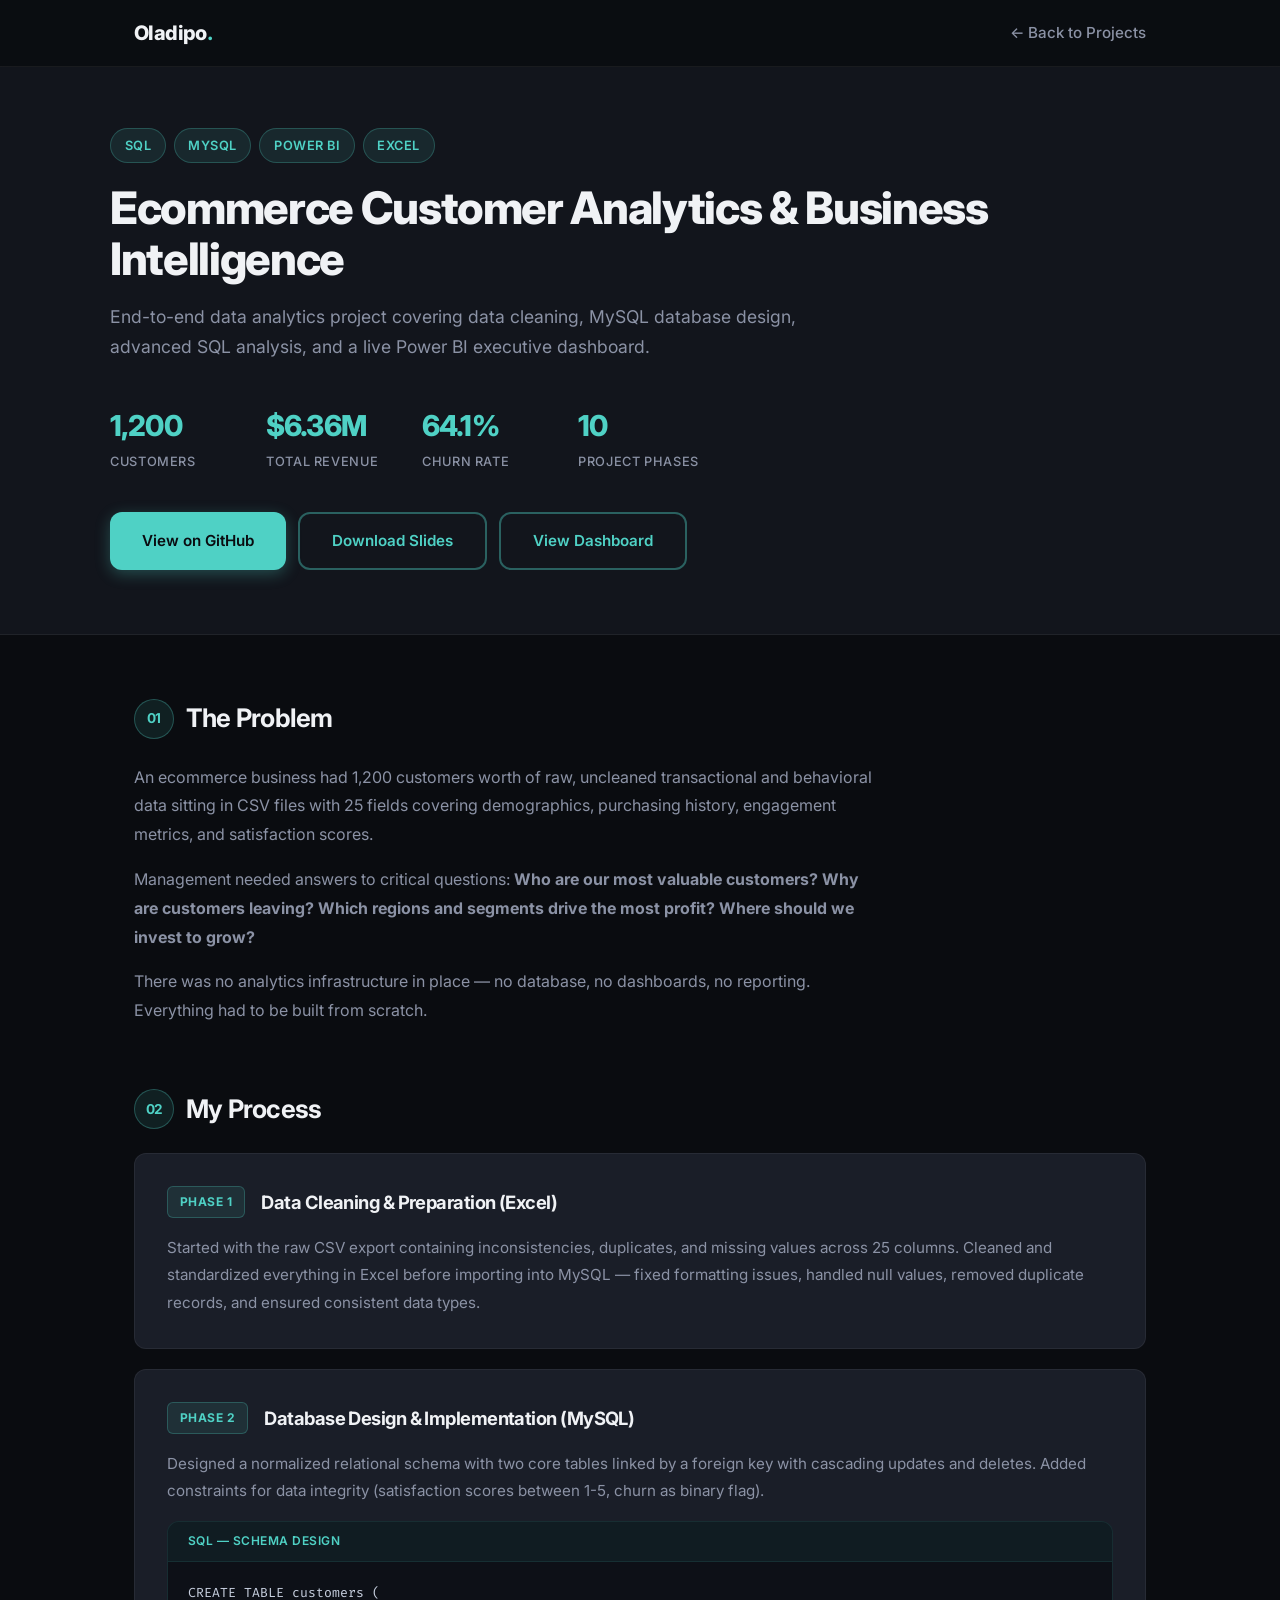
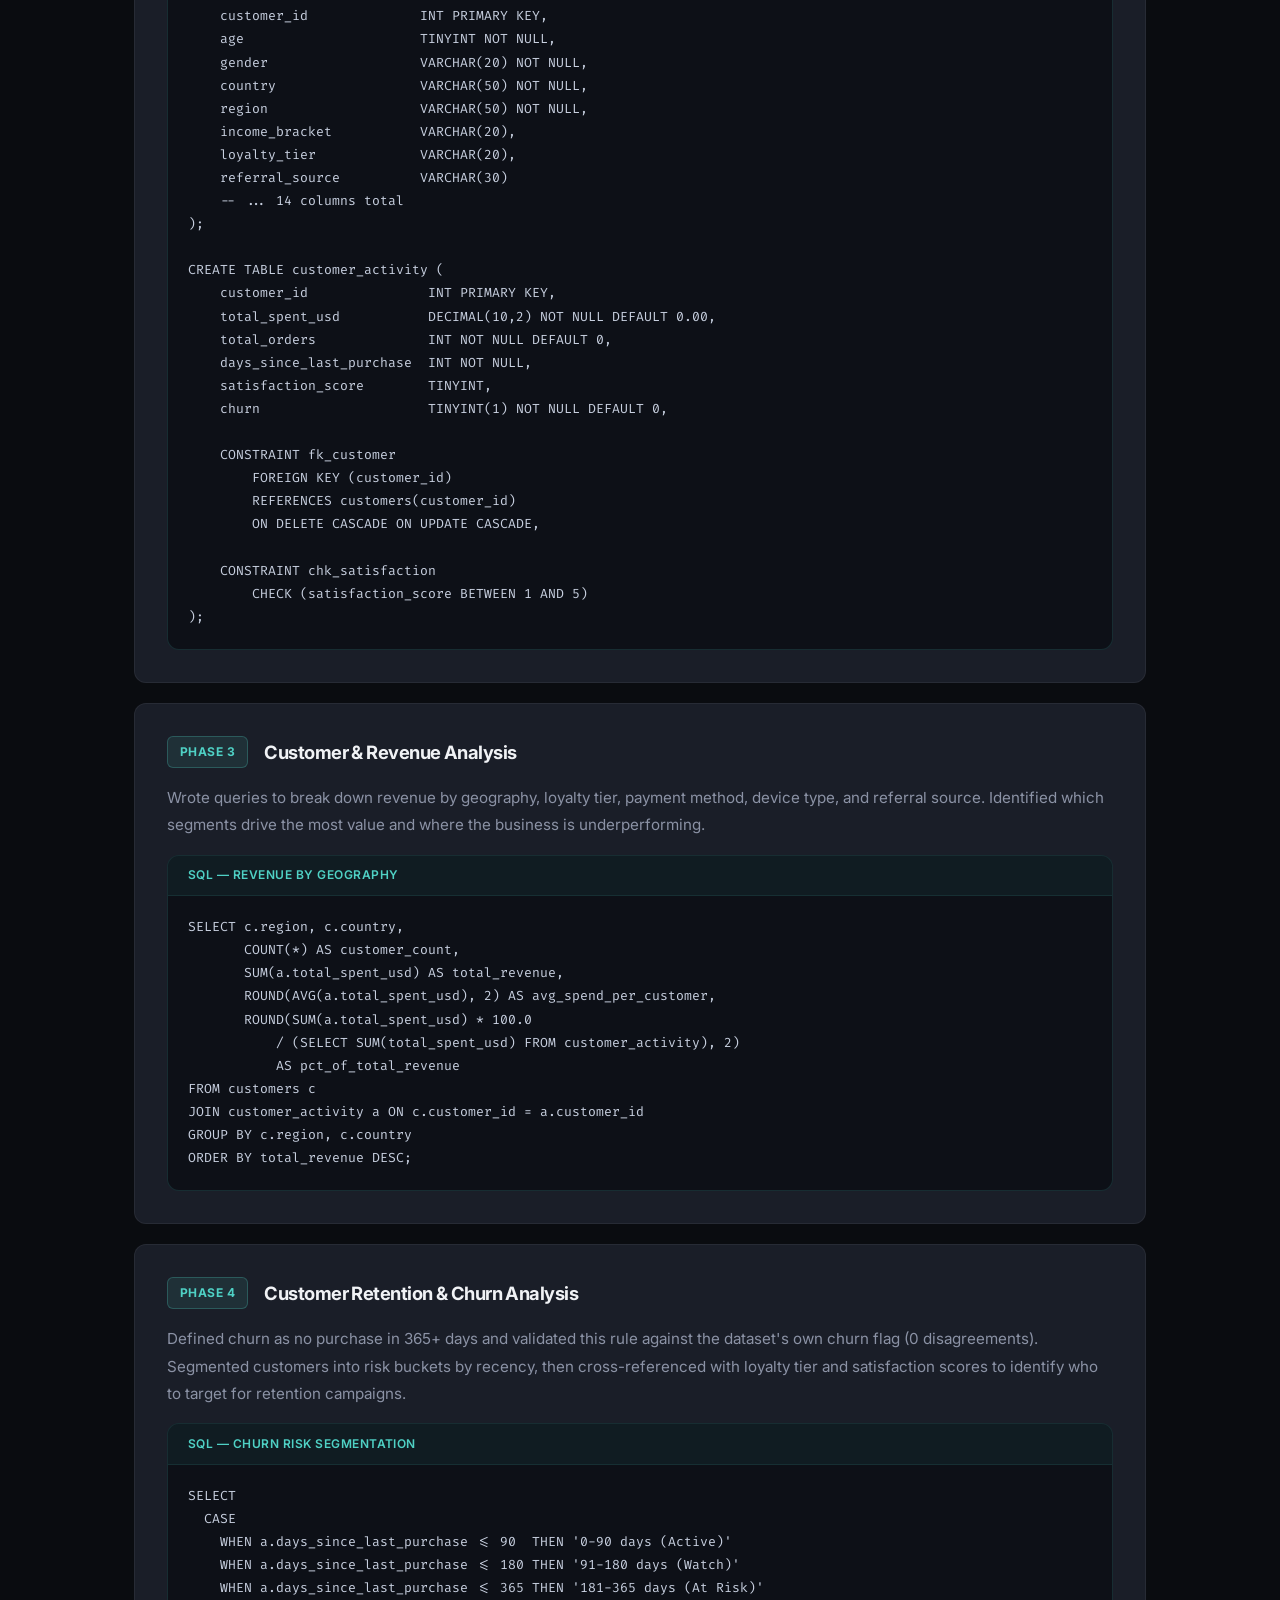
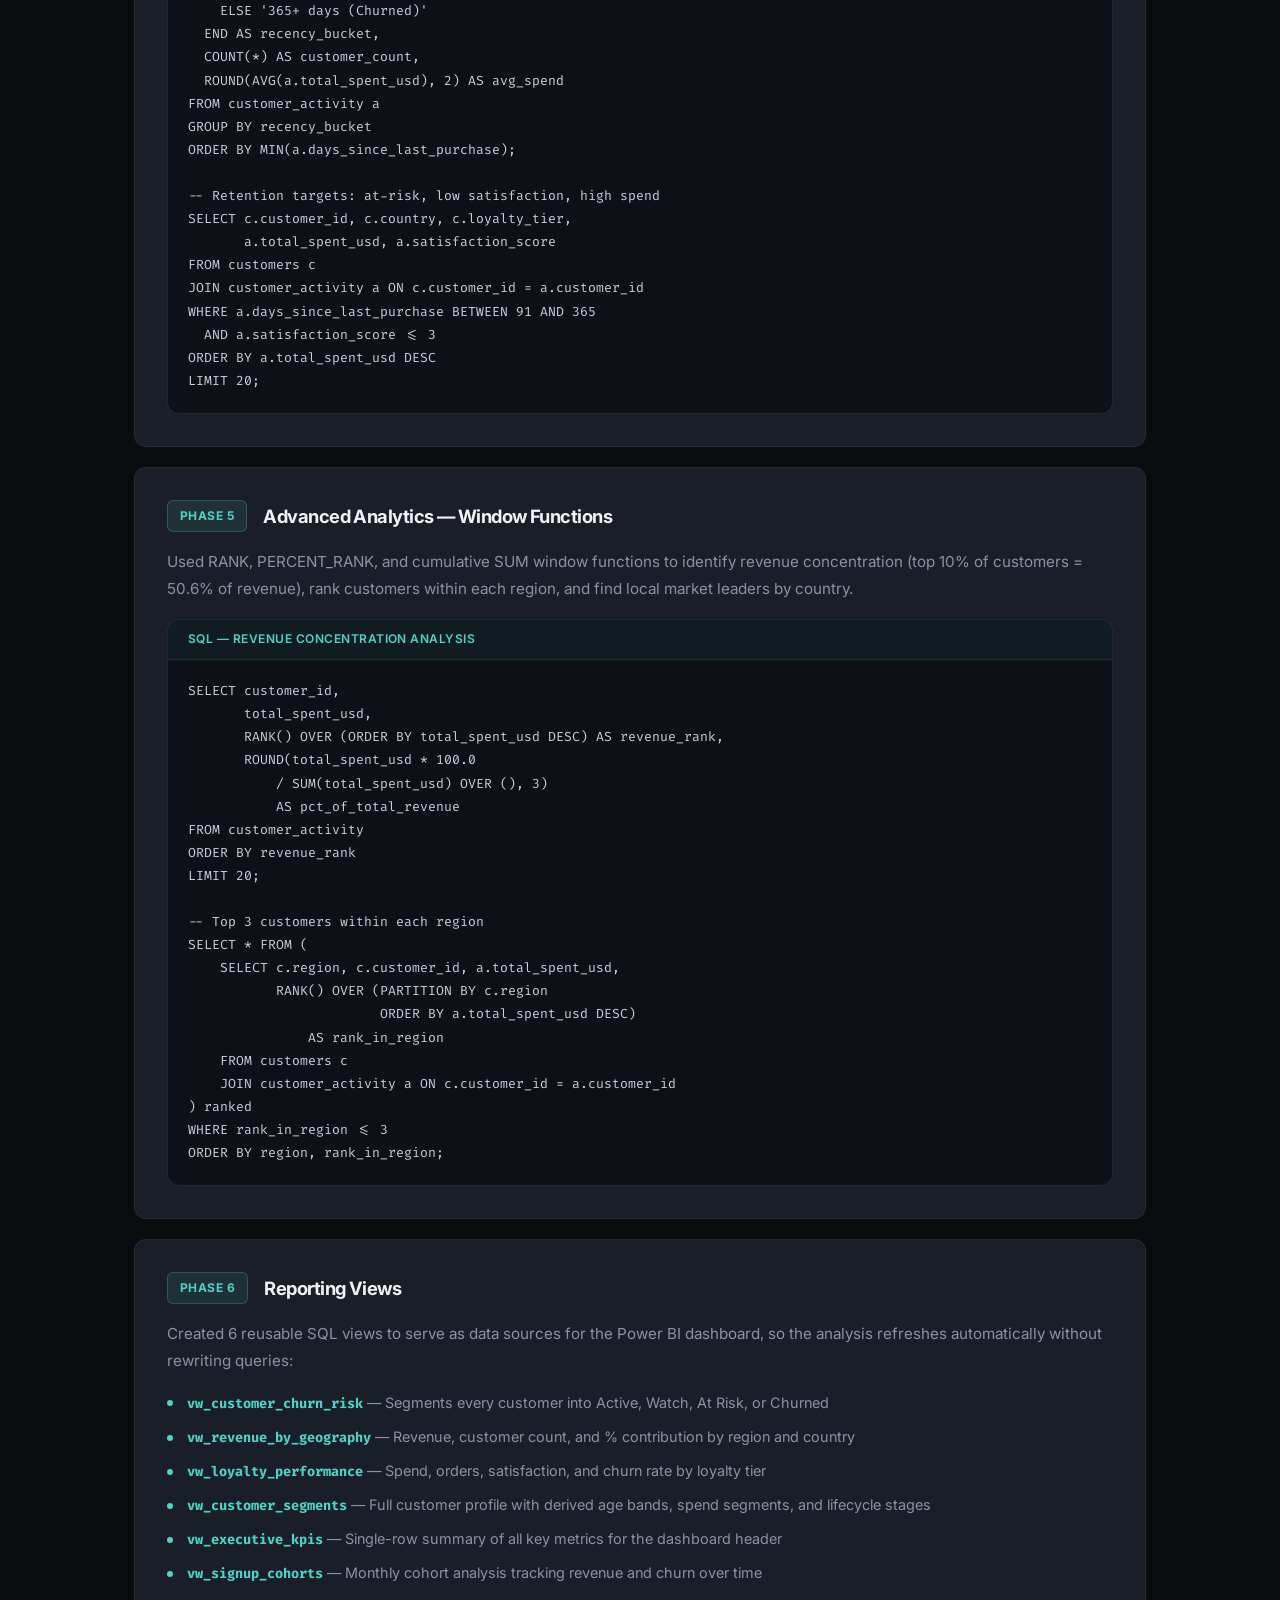
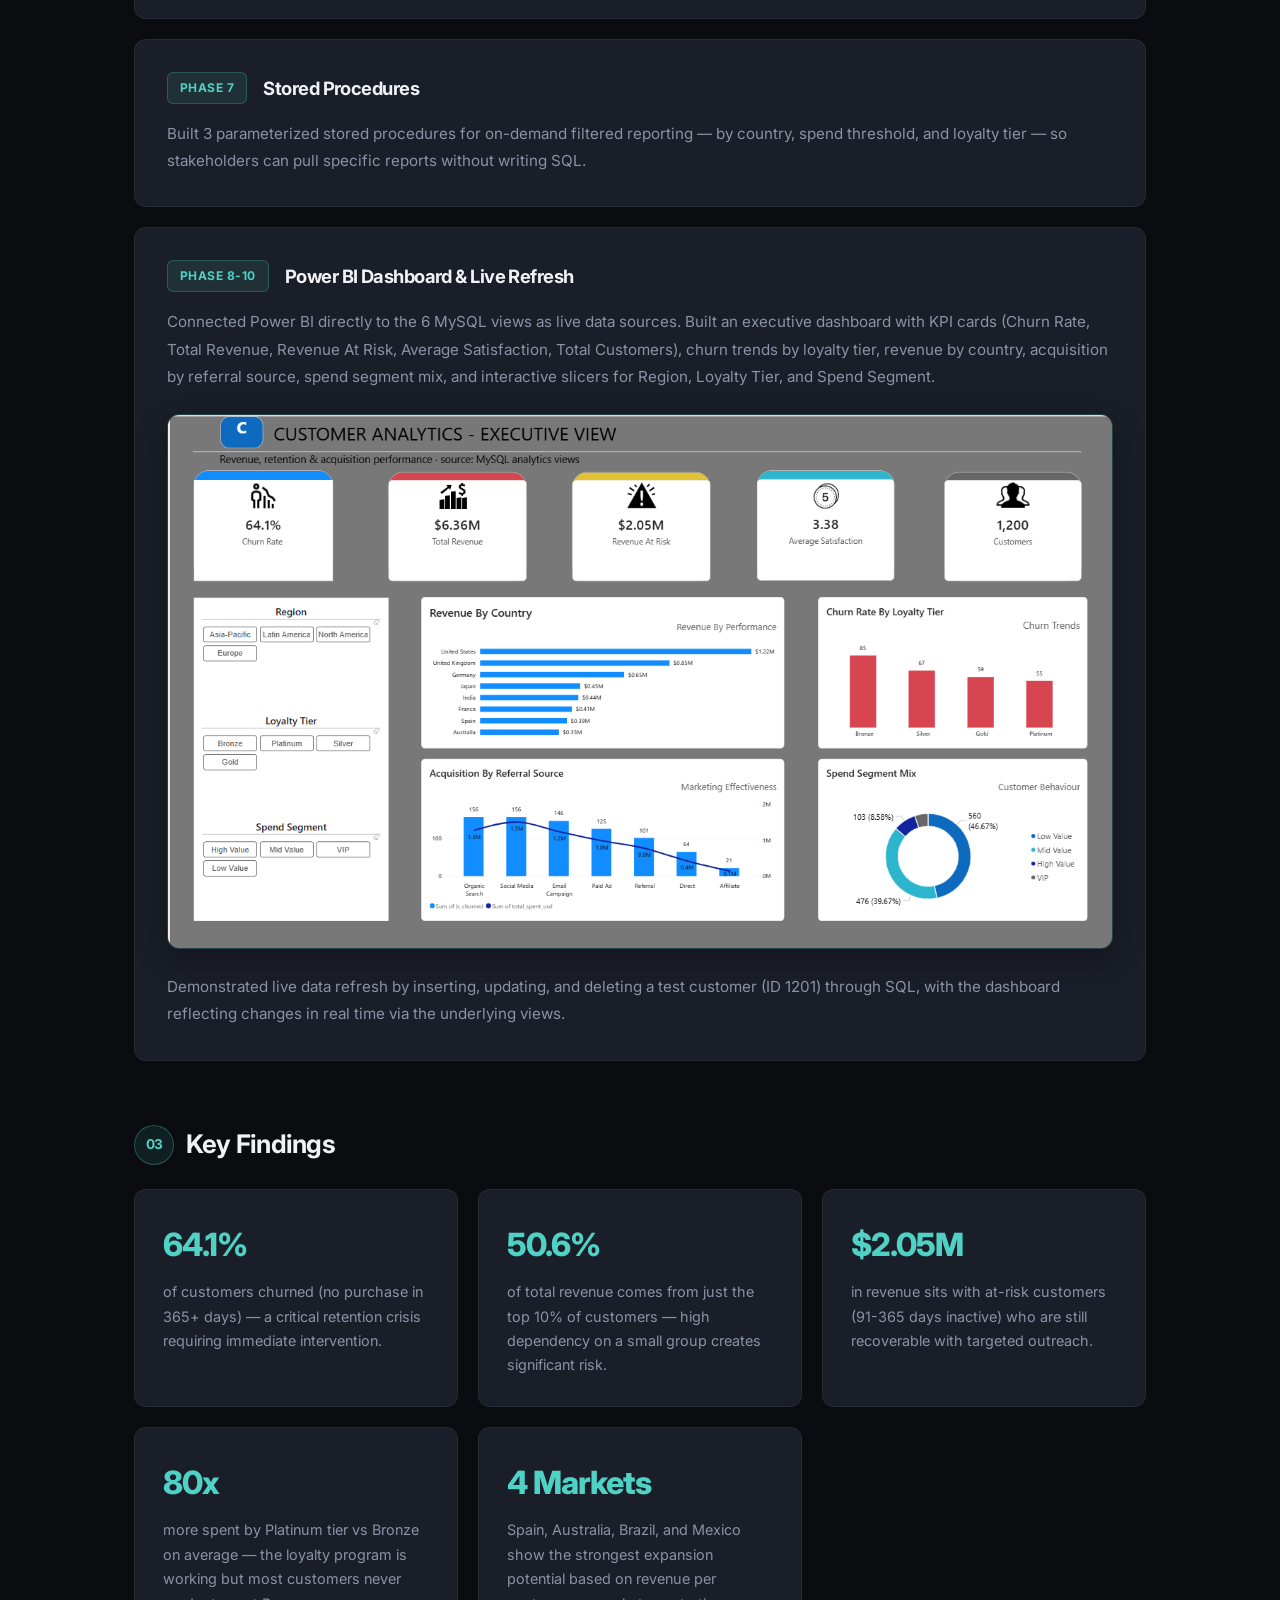
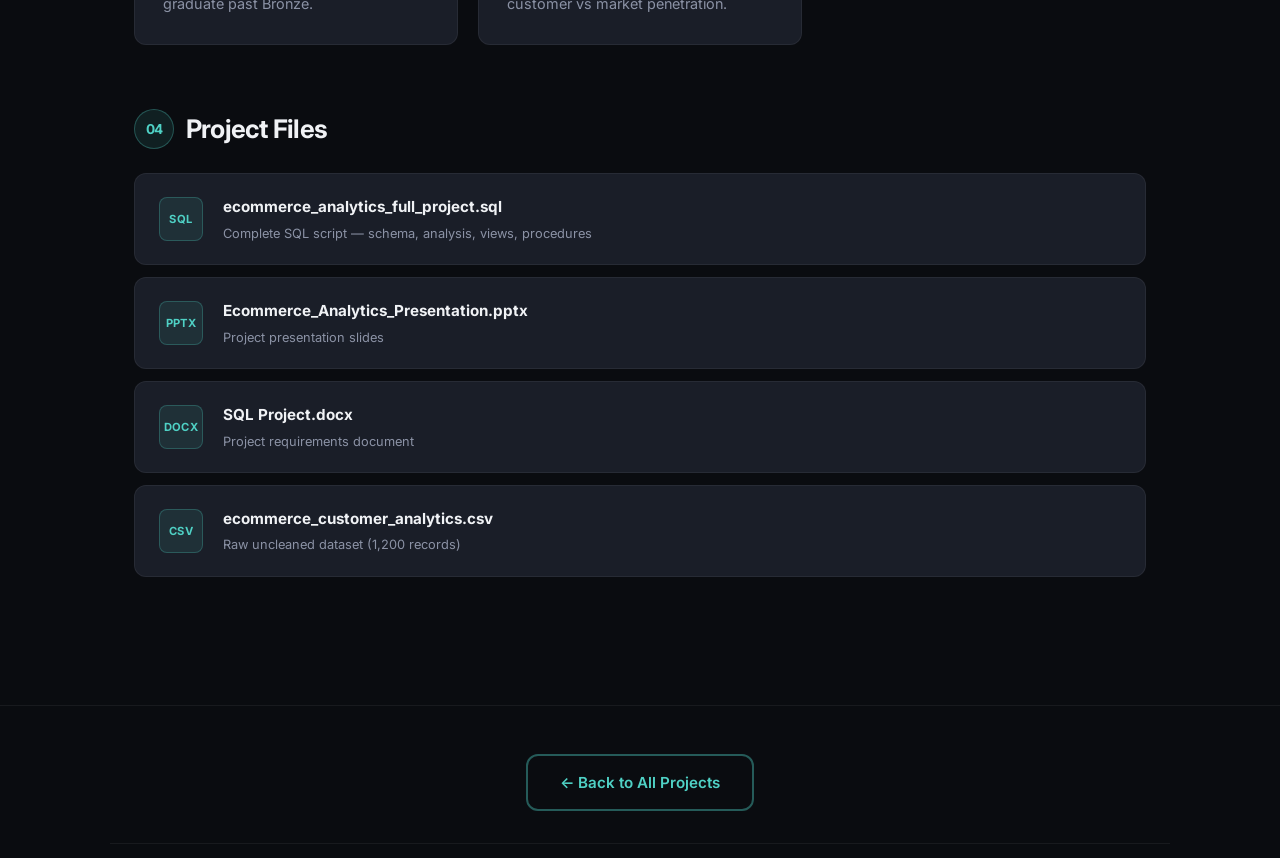
==== ecommerce-analytics.html @ cee6171e "Add dedicated case study page for SQL project with code snippets and file downloads" ====
<!DOCTYPE html>
<html lang="en">
<head>
  <meta charset="UTF-8" />
  <meta name="viewport" content="width=device-width, initial-scale=1.0" />
  <title>Ecommerce Customer Analytics | Oladipo Oluwatoni</title>
  <link rel="preconnect" href="https://fonts.googleapis.com" />
  <link rel="preconnect" href="https://fonts.gstatic.com" crossorigin />
  <link href="https://fonts.googleapis.com/css2?family=Inter:wght@400;500;600;700;800&family=Fira+Code:wght@400;500&display=swap" rel="stylesheet" />
  <link rel="stylesheet" href="style.css" />
  <link rel="stylesheet" href="project-page.css" />
  <!-- Google Analytics -->
  <script async src="https://www.googletagmanager.com/gtag/js?id=G-RXNLTXKJHW"></script>
  <script>
    window.dataLayer = window.dataLayer || [];
    function gtag(){dataLayer.push(arguments);}
    gtag('js', new Date());
    gtag('config', 'G-RXNLTXKJHW');
  </script>
</head>
<body>

  <!-- NAV -->
  <header class="navbar">
    <div class="nav-inner">
      <a href="index.html" class="logo">Oladipo<span class="logo-dot">.</span></a>
      <nav>
        <a href="index.html#projects">&larr; Back to Projects</a>
      </nav>
    </div>
  </header>

  <!-- PROJECT HERO -->
  <section class="project-hero">
    <div class="project-hero-inner">
      <div class="project-hero-badges">
        <span class="badge">SQL</span>
        <span class="badge">MySQL</span>
        <span class="badge">Power BI</span>
        <span class="badge">Excel</span>
      </div>
      <h1>Ecommerce Customer Analytics &amp; Business Intelligence</h1>
      <p class="project-hero-sub">End-to-end data analytics project covering data cleaning, MySQL database design, advanced SQL analysis, and a live Power BI executive dashboard.</p>
      <div class="project-hero-stats">
        <div class="stat">
          <span class="stat-value">1,200</span>
          <span class="stat-label">Customers</span>
        </div>
        <div class="stat">
          <span class="stat-value">$6.36M</span>
          <span class="stat-label">Total Revenue</span>
        </div>
        <div class="stat">
          <span class="stat-value">64.1%</span>
          <span class="stat-label">Churn Rate</span>
        </div>
        <div class="stat">
          <span class="stat-value">10</span>
          <span class="stat-label">Project Phases</span>
        </div>
      </div>
      <div class="project-hero-links">
        <a href="https://github.com/Toni-Oladipo-Analyst/SQL-PROJECT/tree/main" target="_blank" class="btn btn-primary">View on GitHub</a>
        <a href="https://github.com/Toni-Oladipo-Analyst/SQL-PROJECT/raw/main/Ecommerce_Analytics_Presentation.pptx" target="_blank" class="btn btn-ghost">Download Slides</a>
        <a href="images/powerbi-dashboard.png" target="_blank" class="btn btn-ghost">View Dashboard</a>
      </div>
    </div>
  </section>

  <!-- MAIN CONTENT -->
  <main class="project-content">

    <!-- THE PROBLEM -->
    <section class="content-section">
      <h2><span class="section-num">01</span> The Problem</h2>
      <p>An ecommerce business had 1,200 customers worth of raw, uncleaned transactional and behavioral data sitting in CSV files with 25 fields covering demographics, purchasing history, engagement metrics, and satisfaction scores.</p>
      <p>Management needed answers to critical questions: <strong>Who are our most valuable customers? Why are customers leaving? Which regions and segments drive the most profit? Where should we invest to grow?</strong></p>
      <p>There was no analytics infrastructure in place &mdash; no database, no dashboards, no reporting. Everything had to be built from scratch.</p>
    </section>

    <!-- THE PROCESS -->
    <section class="content-section">
      <h2><span class="section-num">02</span> My Process</h2>

      <div class="phase">
        <div class="phase-header">
          <span class="phase-tag">Phase 1</span>
          <h3>Data Cleaning &amp; Preparation (Excel)</h3>
        </div>
        <p>Started with the raw CSV export containing inconsistencies, duplicates, and missing values across 25 columns. Cleaned and standardized everything in Excel before importing into MySQL &mdash; fixed formatting issues, handled null values, removed duplicate records, and ensured consistent data types.</p>
      </div>

      <div class="phase">
        <div class="phase-header">
          <span class="phase-tag">Phase 2</span>
          <h3>Database Design &amp; Implementation (MySQL)</h3>
        </div>
        <p>Designed a normalized relational schema with two core tables linked by a foreign key with cascading updates and deletes. Added constraints for data integrity (satisfaction scores between 1-5, churn as binary flag).</p>
        <div class="code-block">
          <div class="code-header">
            <span>SQL &mdash; Schema Design</span>
          </div>
<pre><code>CREATE TABLE customers (
    customer_id              INT PRIMARY KEY,
    age                      TINYINT NOT NULL,
    gender                   VARCHAR(20) NOT NULL,
    country                  VARCHAR(50) NOT NULL,
    region                   VARCHAR(50) NOT NULL,
    income_bracket           VARCHAR(20),
    loyalty_tier             VARCHAR(20),
    referral_source          VARCHAR(30)
    -- ... 14 columns total
);

CREATE TABLE customer_activity (
    customer_id               INT PRIMARY KEY,
    total_spent_usd           DECIMAL(10,2) NOT NULL DEFAULT 0.00,
    total_orders              INT NOT NULL DEFAULT 0,
    days_since_last_purchase  INT NOT NULL,
    satisfaction_score        TINYINT,
    churn                     TINYINT(1) NOT NULL DEFAULT 0,

    CONSTRAINT fk_customer
        FOREIGN KEY (customer_id)
        REFERENCES customers(customer_id)
        ON DELETE CASCADE ON UPDATE CASCADE,

    CONSTRAINT chk_satisfaction
        CHECK (satisfaction_score BETWEEN 1 AND 5)
);</code></pre>
        </div>
      </div>

      <div class="phase">
        <div class="phase-header">
          <span class="phase-tag">Phase 3</span>
          <h3>Customer &amp; Revenue Analysis</h3>
        </div>
        <p>Wrote queries to break down revenue by geography, loyalty tier, payment method, device type, and referral source. Identified which segments drive the most value and where the business is underperforming.</p>
        <div class="code-block">
          <div class="code-header">
            <span>SQL &mdash; Revenue by Geography</span>
          </div>
<pre><code>SELECT c.region, c.country,
       COUNT(*) AS customer_count,
       SUM(a.total_spent_usd) AS total_revenue,
       ROUND(AVG(a.total_spent_usd), 2) AS avg_spend_per_customer,
       ROUND(SUM(a.total_spent_usd) * 100.0
           / (SELECT SUM(total_spent_usd) FROM customer_activity), 2)
           AS pct_of_total_revenue
FROM customers c
JOIN customer_activity a ON c.customer_id = a.customer_id
GROUP BY c.region, c.country
ORDER BY total_revenue DESC;</code></pre>
        </div>
      </div>

      <div class="phase">
        <div class="phase-header">
          <span class="phase-tag">Phase 4</span>
          <h3>Customer Retention &amp; Churn Analysis</h3>
        </div>
        <p>Defined churn as no purchase in 365+ days and validated this rule against the dataset's own churn flag (0 disagreements). Segmented customers into risk buckets by recency, then cross-referenced with loyalty tier and satisfaction scores to identify who to target for retention campaigns.</p>
        <div class="code-block">
          <div class="code-header">
            <span>SQL &mdash; Churn Risk Segmentation</span>
          </div>
<pre><code>SELECT
  CASE
    WHEN a.days_since_last_purchase &lt;= 90  THEN '0-90 days (Active)'
    WHEN a.days_since_last_purchase &lt;= 180 THEN '91-180 days (Watch)'
    WHEN a.days_since_last_purchase &lt;= 365 THEN '181-365 days (At Risk)'
    ELSE '365+ days (Churned)'
  END AS recency_bucket,
  COUNT(*) AS customer_count,
  ROUND(AVG(a.total_spent_usd), 2) AS avg_spend
FROM customer_activity a
GROUP BY recency_bucket
ORDER BY MIN(a.days_since_last_purchase);

-- Retention targets: at-risk, low satisfaction, high spend
SELECT c.customer_id, c.country, c.loyalty_tier,
       a.total_spent_usd, a.satisfaction_score
FROM customers c
JOIN customer_activity a ON c.customer_id = a.customer_id
WHERE a.days_since_last_purchase BETWEEN 91 AND 365
  AND a.satisfaction_score &lt;= 3
ORDER BY a.total_spent_usd DESC
LIMIT 20;</code></pre>
        </div>
      </div>

      <div class="phase">
        <div class="phase-header">
          <span class="phase-tag">Phase 5</span>
          <h3>Advanced Analytics &mdash; Window Functions</h3>
        </div>
        <p>Used RANK, PERCENT_RANK, and cumulative SUM window functions to identify revenue concentration (top 10% of customers = 50.6% of revenue), rank customers within each region, and find local market leaders by country.</p>
        <div class="code-block">
          <div class="code-header">
            <span>SQL &mdash; Revenue Concentration Analysis</span>
          </div>
<pre><code>SELECT customer_id,
       total_spent_usd,
       RANK() OVER (ORDER BY total_spent_usd DESC) AS revenue_rank,
       ROUND(total_spent_usd * 100.0
           / SUM(total_spent_usd) OVER (), 3)
           AS pct_of_total_revenue
FROM customer_activity
ORDER BY revenue_rank
LIMIT 20;

-- Top 3 customers within each region
SELECT * FROM (
    SELECT c.region, c.customer_id, a.total_spent_usd,
           RANK() OVER (PARTITION BY c.region
                        ORDER BY a.total_spent_usd DESC)
               AS rank_in_region
    FROM customers c
    JOIN customer_activity a ON c.customer_id = a.customer_id
) ranked
WHERE rank_in_region &lt;= 3
ORDER BY region, rank_in_region;</code></pre>
        </div>
      </div>

      <div class="phase">
        <div class="phase-header">
          <span class="phase-tag">Phase 6</span>
          <h3>Reporting Views</h3>
        </div>
        <p>Created 6 reusable SQL views to serve as data sources for the Power BI dashboard, so the analysis refreshes automatically without rewriting queries:</p>
        <ul class="view-list">
          <li><strong>vw_customer_churn_risk</strong> &mdash; Segments every customer into Active, Watch, At Risk, or Churned</li>
          <li><strong>vw_revenue_by_geography</strong> &mdash; Revenue, customer count, and % contribution by region and country</li>
          <li><strong>vw_loyalty_performance</strong> &mdash; Spend, orders, satisfaction, and churn rate by loyalty tier</li>
          <li><strong>vw_customer_segments</strong> &mdash; Full customer profile with derived age bands, spend segments, and lifecycle stages</li>
          <li><strong>vw_executive_kpis</strong> &mdash; Single-row summary of all key metrics for the dashboard header</li>
          <li><strong>vw_signup_cohorts</strong> &mdash; Monthly cohort analysis tracking revenue and churn over time</li>
        </ul>
      </div>

      <div class="phase">
        <div class="phase-header">
          <span class="phase-tag">Phase 7</span>
          <h3>Stored Procedures</h3>
        </div>
        <p>Built 3 parameterized stored procedures for on-demand filtered reporting &mdash; by country, spend threshold, and loyalty tier &mdash; so stakeholders can pull specific reports without writing SQL.</p>
      </div>

      <div class="phase">
        <div class="phase-header">
          <span class="phase-tag">Phase 8-10</span>
          <h3>Power BI Dashboard &amp; Live Refresh</h3>
        </div>
        <p>Connected Power BI directly to the 6 MySQL views as live data sources. Built an executive dashboard with KPI cards (Churn Rate, Total Revenue, Revenue At Risk, Average Satisfaction, Total Customers), churn trends by loyalty tier, revenue by country, acquisition by referral source, spend segment mix, and interactive slicers for Region, Loyalty Tier, and Spend Segment.</p>
        <div class="dashboard-preview">
          <img src="images/powerbi-dashboard.png" alt="Power BI Executive Dashboard" />
        </div>
        <p>Demonstrated live data refresh by inserting, updating, and deleting a test customer (ID 1201) through SQL, with the dashboard reflecting changes in real time via the underlying views.</p>
      </div>
    </section>

    <!-- KEY FINDINGS -->
    <section class="content-section">
      <h2><span class="section-num">03</span> Key Findings</h2>
      <div class="findings-grid">
        <div class="finding-card">
          <span class="finding-stat">64.1%</span>
          <p>of customers churned (no purchase in 365+ days) &mdash; a critical retention crisis requiring immediate intervention.</p>
        </div>
        <div class="finding-card">
          <span class="finding-stat">50.6%</span>
          <p>of total revenue comes from just the top 10% of customers &mdash; high dependency on a small group creates significant risk.</p>
        </div>
        <div class="finding-card">
          <span class="finding-stat">$2.05M</span>
          <p>in revenue sits with at-risk customers (91-365 days inactive) who are still recoverable with targeted outreach.</p>
        </div>
        <div class="finding-card">
          <span class="finding-stat">80x</span>
          <p>more spent by Platinum tier vs Bronze on average &mdash; the loyalty program is working but most customers never graduate past Bronze.</p>
        </div>
        <div class="finding-card">
          <span class="finding-stat">4 Markets</span>
          <p>Spain, Australia, Brazil, and Mexico show the strongest expansion potential based on revenue per customer vs market penetration.</p>
        </div>
      </div>
    </section>

    <!-- FILES & RESOURCES -->
    <section class="content-section">
      <h2><span class="section-num">04</span> Project Files</h2>
      <div class="file-list">
        <a href="https://github.com/Toni-Oladipo-Analyst/SQL-PROJECT/blob/main/ecommerce_analytics_full_project.sql" target="_blank" class="file-item">
          <div class="file-icon">SQL</div>
          <div>
            <strong>ecommerce_analytics_full_project.sql</strong>
            <p>Complete SQL script &mdash; schema, analysis, views, procedures</p>
          </div>
        </a>
        <a href="https://github.com/Toni-Oladipo-Analyst/SQL-PROJECT/raw/main/Ecommerce_Analytics_Presentation.pptx" target="_blank" class="file-item">
          <div class="file-icon">PPTX</div>
          <div>
            <strong>Ecommerce_Analytics_Presentation.pptx</strong>
            <p>Project presentation slides</p>
          </div>
        </a>
        <a href="https://github.com/Toni-Oladipo-Analyst/SQL-PROJECT/raw/main/SQL%20Project%20.docx" target="_blank" class="file-item">
          <div class="file-icon">DOCX</div>
          <div>
            <strong>SQL Project.docx</strong>
            <p>Project requirements document</p>
          </div>
        </a>
        <a href="https://github.com/Toni-Oladipo-Analyst/SQL-PROJECT/blob/main/ecommerce_customer_analytics.csv" target="_blank" class="file-item">
          <div class="file-icon">CSV</div>
          <div>
            <strong>ecommerce_customer_analytics.csv</strong>
            <p>Raw uncleaned dataset (1,200 records)</p>
          </div>
        </a>
      </div>
    </section>

  </main>

  <footer class="project-footer">
    <a href="index.html#projects" class="btn btn-ghost">&larr; Back to All Projects</a>
    <p class="copyright">&copy; 2026 Oladipo Oluwatoni. All rights reserved.</p>
  </footer>

  <script>
    const observer = new IntersectionObserver((entries) => {
      entries.forEach((entry) => {
        if (entry.isIntersecting) entry.target.classList.add("revealed");
      });
    }, { threshold: 0.1 });
    document.querySelectorAll(".content-section, .phase, .finding-card, .file-item").forEach((el) => {
      el.classList.add("reveal");
      observer.observe(el);
    });
  </script>

</body>
</html>
---- style.css ----
:root {
  --bg: #0a0c10;
  --bg-alt: #12151c;
  --card: #1a1e28;
  --card-border: rgba(255, 255, 255, 0.06);
  --text: #f0f2f5;
  --text-muted: #8b92a5;
  --accent: #4fd1c5;
  --accent-dark: #38b2ac;
  --accent-glow: rgba(79, 209, 197, 0.15);
  --radius: 12px;
  --max-width: 1060px;
}

* {
  box-sizing: border-box;
  margin: 0;
  padding: 0;
}

html {
  scroll-behavior: smooth;
}

body {
  font-family: "Inter", "Segoe UI", Roboto, sans-serif;
  background: var(--bg);
  color: var(--text);
  line-height: 1.7;
  overflow-x: hidden;
}

a {
  color: var(--accent);
  text-decoration: none;
  transition: color 0.2s ease;
}

a:hover {
  color: var(--accent-dark);
}

h1, h2, h3, h4 {
  font-weight: 700;
  letter-spacing: -0.03em;
  line-height: 1.2;
}

.section-inner {
  max-width: var(--max-width);
  margin: 0 auto;
  padding: 0 1.5rem;
}

/* SCROLL REVEAL */
.reveal {
  opacity: 0;
  transform: translateY(30px);
  transition: opacity 0.7s ease, transform 0.7s ease;
}

.reveal.revealed {
  opacity: 1;
  transform: translateY(0);
}

/* NAVBAR */
.navbar {
  position: fixed;
  top: 0;
  left: 0;
  right: 0;
  z-index: 100;
  background: rgba(10, 12, 16, 0.85);
  backdrop-filter: blur(12px);
  border-bottom: 1px solid var(--card-border);
}

.nav-inner {
  max-width: var(--max-width);
  margin: 0 auto;
  padding: 1rem 1.5rem;
  display: flex;
  justify-content: space-between;
  align-items: center;
}

.logo {
  font-weight: 800;
  font-size: 1.25rem;
  color: var(--text);
  letter-spacing: -0.03em;
}

.logo-dot {
  color: var(--accent);
}

.navbar nav a {
  margin-left: 2rem;
  color: var(--text-muted);
  font-weight: 500;
  font-size: 0.95rem;
  transition: color 0.2s ease;
  position: relative;
}

.navbar nav a::after {
  content: "";
  position: absolute;
  bottom: -4px;
  left: 0;
  width: 0;
  height: 2px;
  background: var(--accent);
  transition: width 0.3s ease;
}

.navbar nav a:hover {
  color: var(--text);
}

.navbar nav a:hover::after {
  width: 100%;
}

/* HERO */
.hero {
  position: relative;
  min-height: 100vh;
  display: flex;
  align-items: center;
  justify-content: center;
  text-align: center;
  padding: 6rem 1.5rem 4rem;
  overflow: hidden;
}

.hero-bg {
  position: absolute;
  inset: 0;
  background:
    radial-gradient(ellipse 80% 60% at 50% 20%, rgba(79, 209, 197, 0.08) 0%, transparent 70%),
    radial-gradient(ellipse 60% 50% at 80% 80%, rgba(99, 102, 241, 0.06) 0%, transparent 70%),
    var(--bg);
  z-index: 0;
}

.hero-bg::before {
  content: "";
  position: absolute;
  top: 15%;
  left: 50%;
  transform: translateX(-50%);
  width: 500px;
  height: 500px;
  border-radius: 50%;
  background: radial-gradient(circle, rgba(79, 209, 197, 0.06) 0%, transparent 70%);
  animation: pulse 6s ease-in-out infinite;
}

@keyframes pulse {
  0%, 100% { transform: translateX(-50%) scale(1); opacity: 1; }
  50% { transform: translateX(-50%) scale(1.15); opacity: 0.6; }
}

.hero-content {
  position: relative;
  z-index: 1;
  max-width: 640px;
}

.headshot {
  width: 160px;
  height: 160px;
  border-radius: 50%;
  object-fit: cover;
  border: 4px solid var(--accent);
  margin-bottom: 1.75rem;
  box-shadow: 0 0 40px rgba(79, 209, 197, 0.2), 0 0 80px rgba(79, 209, 197, 0.08);
  transition: transform 0.4s ease, box-shadow 0.4s ease;
}

.headshot:hover {
  transform: scale(1.05);
  box-shadow: 0 0 50px rgba(79, 209, 197, 0.3), 0 0 100px rgba(79, 209, 197, 0.12);
}

.greeting {
  color: var(--accent);
  font-size: 1rem;
  font-weight: 500;
  letter-spacing: 0.05em;
  text-transform: uppercase;
  margin-bottom: 0.5rem;
}

.hero h1 {
  font-size: clamp(2.4rem, 6vw, 3.5rem);
  font-weight: 800;
  margin-bottom: 0.5rem;
  background: linear-gradient(135deg, var(--text) 0%, var(--accent) 100%);
  -webkit-background-clip: text;
  -webkit-text-fill-color: transparent;
  background-clip: text;
}

.subtitle {
  color: var(--text);
  font-size: 1.35rem;
  font-weight: 600;
  margin-bottom: 0.75rem;
  min-height: 2rem;
}

.cursor {
  color: var(--accent);
  animation: blink 1s step-end infinite;
  font-weight: 300;
}

@keyframes blink {
  50% { opacity: 0; }
}

.tagline {
  color: var(--text-muted);
  font-size: 1.05rem;
  margin-bottom: 2rem;
  max-width: 460px;
  margin-left: auto;
  margin-right: auto;
}

.hero-buttons {
  display: flex;
  gap: 1rem;
  justify-content: center;
  flex-wrap: wrap;
}

.btn {
  display: inline-flex;
  align-items: center;
  gap: 0.5rem;
  padding: 0.85rem 2rem;
  border-radius: var(--radius);
  font-weight: 600;
  font-size: 0.95rem;
  transition: all 0.3s ease;
  border: none;
  cursor: pointer;
}

.btn-primary {
  background: var(--accent);
  color: #0a0c10;
  box-shadow: 0 4px 15px rgba(79, 209, 197, 0.3);
}

.btn-primary:hover {
  background: var(--accent-dark);
  color: #0a0c10;
  transform: translateY(-2px);
  box-shadow: 0 8px 25px rgba(79, 209, 197, 0.4);
}

.btn-ghost {
  background: transparent;
  color: var(--accent);
  border: 2px solid rgba(79, 209, 197, 0.4);
}

.btn-ghost:hover {
  background: rgba(79, 209, 197, 0.1);
  border-color: var(--accent);
  color: var(--accent);
  transform: translateY(-2px);
}

/* ABOUT */
.about {
  padding: 6rem 0;
  background: var(--bg-alt);
  border-top: 1px solid var(--card-border);
  border-bottom: 1px solid var(--card-border);
}

.section-title {
  font-size: 2rem;
  text-align: center;
  margin-bottom: 3rem;
}

.title-label {
  position: relative;
  display: inline-block;
}

.title-label::after {
  content: "";
  position: absolute;
  bottom: -8px;
  left: 50%;
  transform: translateX(-50%);
  width: 40px;
  height: 3px;
  background: var(--accent);
  border-radius: 2px;
}

.about-content {
  display: grid;
  grid-template-columns: 1.6fr 1fr;
  gap: 4rem;
  align-items: start;
}

.about-text p {
  color: var(--text-muted);
  font-size: 1rem;
  margin-bottom: 1.25rem;
  line-height: 1.8;
}

.about-text p:last-child {
  margin-bottom: 0;
}

.about-skills h3 {
  font-size: 1.1rem;
  margin-bottom: 1.25rem;
  color: var(--text);
}

.skill-tags {
  display: flex;
  flex-wrap: wrap;
  gap: 0.6rem;
}

.skill-tag {
  display: inline-block;
  padding: 0.5rem 1rem;
  background: rgba(79, 209, 197, 0.08);
  border: 1px solid rgba(79, 209, 197, 0.2);
  border-radius: 50px;
  font-size: 0.85rem;
  font-weight: 500;
  color: var(--accent);
  transition: all 0.3s ease;
}

.skill-tag:hover {
  background: rgba(79, 209, 197, 0.15);
  border-color: var(--accent);
  transform: translateY(-2px);
  box-shadow: 0 4px 12px rgba(79, 209, 197, 0.15);
}

/* PROJECTS */
.projects {
  padding: 6rem 0;
}

.project-grid {
  display: grid;
  grid-template-columns: 1fr;
  gap: 1.5rem;
  max-width: 800px;
  margin: 0 auto;
}

.project-card {
  position: relative;
  min-height: 400px;
  border-radius: var(--radius);
  overflow: hidden;
  background-size: cover;
  background-position: center top;
  border: 1px solid rgba(79, 209, 197, 0.2);
  box-shadow: 0 15px 40px rgba(0, 0, 0, 0.4);
  transition: transform 0.4s ease, box-shadow 0.4s ease;
}

.project-card:hover {
  transform: translateY(-8px);
  box-shadow: 0 25px 60px rgba(0, 0, 0, 0.5), 0 0 40px var(--accent-glow);
}

.card-badge {
  position: absolute;
  top: 1rem;
  right: 1rem;
  background: rgba(79, 209, 197, 0.15);
  border: 1px solid rgba(79, 209, 197, 0.3);
  backdrop-filter: blur(8px);
  color: var(--accent);
  font-size: 0.75rem;
  font-weight: 600;
  padding: 0.35rem 0.85rem;
  border-radius: 50px;
  text-transform: uppercase;
  letter-spacing: 0.05em;
  z-index: 2;
}

.card-overlay {
  position: absolute;
  inset: 0;
  display: flex;
  flex-direction: column;
  justify-content: flex-end;
  gap: 0.6rem;
  padding: 2.5rem;
  background: linear-gradient(
    180deg,
    rgba(10, 12, 16, 0.05) 0%,
    rgba(10, 12, 16, 0.4) 40%,
    rgba(10, 12, 16, 0.92) 85%,
    rgba(10, 12, 16, 0.98) 100%
  );
}

.card-overlay h3 {
  color: #ffffff;
  font-size: 1.5rem;
  text-shadow: 0 2px 10px rgba(0, 0, 0, 0.5);
}

.card-overlay p {
  color: #c8ccd5;
  font-size: 0.95rem;
  line-height: 1.7;
  text-shadow: 0 1px 6px rgba(0, 0, 0, 0.4);
  max-width: 560px;
}

.card-links {
  display: flex;
  gap: 0.75rem;
  flex-wrap: wrap;
  margin-top: 0.5rem;
}

.btn-outline {
  display: inline-flex;
  align-items: center;
  gap: 0.4rem;
  border: 1px solid rgba(79, 209, 197, 0.5);
  padding: 0.55rem 1.2rem;
  border-radius: var(--radius);
  font-weight: 600;
  font-size: 0.85rem;
  color: var(--accent);
  background: rgba(79, 209, 197, 0.08);
  backdrop-filter: blur(4px);
  transition: all 0.3s ease;
}

.btn-outline:hover {
  background: var(--accent);
  color: #0a0c10;
  border-color: var(--accent);
  transform: translateY(-2px);
  box-shadow: 0 4px 15px rgba(79, 209, 197, 0.3);
}

/* VIDEO PROJECT CARD */
.project-card-video {
  position: relative;
  border-radius: var(--radius);
  overflow: hidden;
  border: 1px solid rgba(79, 209, 197, 0.2);
  background: var(--card);
  box-shadow: 0 15px 40px rgba(0, 0, 0, 0.4);
  transition: transform 0.4s ease, box-shadow 0.4s ease;
}

.project-card-video:hover {
  transform: translateY(-8px);
  box-shadow: 0 25px 60px rgba(0, 0, 0, 0.5), 0 0 40px var(--accent-glow);
}

.video-wrapper {
  position: relative;
  width: 100%;
  overflow: hidden;
  border-bottom: 1px solid var(--card-border);
}

.video-wrapper video {
  width: 100%;
  display: block;
}

.project-card-video .card-badge {
  z-index: 3;
}

.card-info {
  padding: 1.75rem 2rem;
}

.card-info h3 {
  font-size: 1.4rem;
  margin-bottom: 0.6rem;
  color: var(--text);
}

.card-info p {
  color: var(--text-muted);
  font-size: 0.95rem;
  line-height: 1.7;
  margin-bottom: 1.25rem;
}

.insight-heading {
  font-size: 0.8rem;
  text-transform: uppercase;
  letter-spacing: 0.06em;
  color: var(--accent);
  font-weight: 600;
  margin-bottom: 0.5rem;
}

.insight-list {
  list-style: none;
  display: flex;
  flex-direction: column;
  gap: 0.6rem;
  margin-bottom: 1rem;
}

.insight-list li {
  position: relative;
  padding-left: 1.25rem;
  font-size: 0.85rem;
  color: var(--text-muted);
  line-height: 1.7;
}

.insight-list li::before {
  content: "";
  position: absolute;
  left: 0;
  top: 0.55rem;
  width: 6px;
  height: 6px;
  border-radius: 50%;
  background: var(--accent);
}

/* CLICKABLE PROJECT CARD LINK */
a.project-card {
  display: block;
  text-decoration: none;
  cursor: pointer;
}

.card-cta {
  display: inline-block;
  color: var(--accent);
  font-size: 0.9rem;
  font-weight: 600;
  margin-top: 0.5rem;
  transition: transform 0.3s ease;
}

a.project-card:hover .card-cta {
  transform: translateX(6px);
}

.more-coming {
  text-align: center;
  color: var(--text-muted);
  font-size: 0.95rem;
  margin-top: 2.5rem;
  font-style: italic;
}

/* FOOTER */
.footer {
  background: var(--bg-alt);
  padding: 6rem 0 1.5rem;
  border-top: 1px solid var(--card-border);
}

.footer-intro {
  text-align: center;
  color: var(--text-muted);
  font-size: 1.05rem;
  margin-bottom: 3rem;
  max-width: 500px;
  margin-left: auto;
  margin-right: auto;
}

.contact-cards {
  display: grid;
  grid-template-columns: repeat(auto-fit, minmax(220px, 1fr));
  gap: 1rem;
  max-width: var(--max-width);
  margin: 0 auto 3rem;
}

.contact-card {
  display: flex;
  align-items: center;
  gap: 1rem;
  padding: 1.25rem 1.5rem;
  background: var(--card);
  border: 1px solid var(--card-border);
  border-radius: var(--radius);
  color: var(--text);
  transition: all 0.3s ease;
}

.contact-card:hover {
  border-color: rgba(79, 209, 197, 0.3);
  background: rgba(79, 209, 197, 0.05);
  transform: translateY(-3px);
  box-shadow: 0 8px 25px rgba(0, 0, 0, 0.3);
  color: var(--text);
}

.contact-icon {
  width: 40px;
  height: 40px;
  flex-shrink: 0;
}

.contact-card h4 {
  font-size: 0.75rem;
  text-transform: uppercase;
  letter-spacing: 0.06em;
  color: var(--text-muted);
  font-weight: 500;
  margin-bottom: 0.15rem;
}

.contact-card span {
  font-size: 0.9rem;
  font-weight: 500;
}

.copyright {
  text-align: center;
  color: var(--text-muted);
  font-size: 0.8rem;
  padding: 2rem 1.5rem 0;
  border-top: 1px solid var(--card-border);
  max-width: var(--max-width);
  margin: 0 auto;
}

/* RESPONSIVE */
@media (max-width: 768px) {
  .about-content {
    grid-template-columns: 1fr;
    gap: 2.5rem;
  }

  .contact-cards {
    grid-template-columns: 1fr;
  }

  .project-card {
    min-height: 350px;
  }

  .card-overlay {
    padding: 1.5rem;
  }

  .navbar nav a {
    margin-left: 1.25rem;
  }
}

@media (max-width: 480px) {
  .navbar nav a {
    margin-left: 0.85rem;
    font-size: 0.85rem;
  }

  .hero {
    padding: 5rem 1.25rem 3rem;
  }

  .headshot {
    width: 120px;
    height: 120px;
  }

  .hero h1 {
    font-size: 2rem;
  }

  .section-title {
    font-size: 1.6rem;
  }

  .about, .projects, .footer {
    padding: 4rem 0;
  }
}
---- project-page.css ----
/* PROJECT HERO */
.project-hero {
  padding: 8rem 1.5rem 4rem;
  background: var(--bg-alt);
  border-bottom: 1px solid var(--card-border);
}

.project-hero-inner {
  max-width: var(--max-width);
  margin: 0 auto;
}

.project-hero-badges {
  display: flex;
  gap: 0.5rem;
  flex-wrap: wrap;
  margin-bottom: 1.25rem;
}

.badge {
  padding: 0.35rem 0.85rem;
  background: rgba(79, 209, 197, 0.1);
  border: 1px solid rgba(79, 209, 197, 0.25);
  border-radius: 50px;
  font-size: 0.8rem;
  font-weight: 600;
  color: var(--accent);
  text-transform: uppercase;
  letter-spacing: 0.04em;
}

.project-hero h1 {
  font-size: clamp(2rem, 5vw, 2.8rem);
  font-weight: 800;
  margin-bottom: 1rem;
  line-height: 1.15;
}

.project-hero-sub {
  color: var(--text-muted);
  font-size: 1.1rem;
  max-width: 700px;
  line-height: 1.7;
  margin-bottom: 2.5rem;
}

.project-hero-stats {
  display: grid;
  grid-template-columns: repeat(auto-fit, minmax(120px, 1fr));
  gap: 1.5rem;
  margin-bottom: 2.5rem;
  max-width: 600px;
}

.stat {
  display: flex;
  flex-direction: column;
}

.stat-value {
  font-size: 1.8rem;
  font-weight: 800;
  color: var(--accent);
  letter-spacing: -0.03em;
}

.stat-label {
  font-size: 0.8rem;
  color: var(--text-muted);
  text-transform: uppercase;
  letter-spacing: 0.05em;
  font-weight: 500;
}

.project-hero-links {
  display: flex;
  gap: 0.75rem;
  flex-wrap: wrap;
}

/* PROJECT CONTENT */
.project-content {
  max-width: var(--max-width);
  margin: 0 auto;
  padding: 4rem 1.5rem;
}

.content-section {
  margin-bottom: 4rem;
}

.content-section h2 {
  font-size: 1.6rem;
  margin-bottom: 1.5rem;
  display: flex;
  align-items: center;
  gap: 0.75rem;
}

.section-num {
  display: inline-flex;
  align-items: center;
  justify-content: center;
  width: 40px;
  height: 40px;
  border-radius: 50%;
  background: rgba(79, 209, 197, 0.1);
  border: 1px solid rgba(79, 209, 197, 0.3);
  color: var(--accent);
  font-size: 0.85rem;
  font-weight: 700;
  flex-shrink: 0;
}

.content-section > p {
  color: var(--text-muted);
  font-size: 1rem;
  line-height: 1.8;
  margin-bottom: 1rem;
  max-width: 750px;
}

/* PHASES */
.phase {
  background: var(--card);
  border: 1px solid var(--card-border);
  border-radius: var(--radius);
  padding: 2rem;
  margin-bottom: 1.25rem;
}

.phase-header {
  display: flex;
  align-items: center;
  gap: 1rem;
  margin-bottom: 1rem;
}

.phase-tag {
  flex-shrink: 0;
  padding: 0.3rem 0.75rem;
  background: rgba(79, 209, 197, 0.1);
  border: 1px solid rgba(79, 209, 197, 0.25);
  border-radius: 6px;
  font-size: 0.75rem;
  font-weight: 700;
  color: var(--accent);
  text-transform: uppercase;
  letter-spacing: 0.04em;
}

.phase h3 {
  font-size: 1.15rem;
  color: var(--text);
}

.phase p {
  color: var(--text-muted);
  font-size: 0.95rem;
  line-height: 1.8;
  margin-bottom: 1rem;
}

.phase p:last-child {
  margin-bottom: 0;
}

/* CODE BLOCKS */
.code-block {
  background: #0d1017;
  border: 1px solid rgba(79, 209, 197, 0.15);
  border-radius: var(--radius);
  overflow: hidden;
  margin-top: 1rem;
}

.code-header {
  padding: 0.6rem 1.25rem;
  background: rgba(79, 209, 197, 0.06);
  border-bottom: 1px solid rgba(79, 209, 197, 0.1);
  font-size: 0.75rem;
  font-weight: 600;
  color: var(--accent);
  text-transform: uppercase;
  letter-spacing: 0.04em;
}

.code-block pre {
  padding: 1.25rem;
  overflow-x: auto;
  margin: 0;
}

.code-block code {
  font-family: "Fira Code", "Consolas", monospace;
  font-size: 0.82rem;
  line-height: 1.7;
  color: #c8d0e0;
  white-space: pre;
}

/* VIEW LIST */
.view-list {
  list-style: none;
  display: flex;
  flex-direction: column;
  gap: 0.6rem;
  margin-top: 0.5rem;
}

.view-list li {
  position: relative;
  padding-left: 1.25rem;
  font-size: 0.9rem;
  color: var(--text-muted);
  line-height: 1.7;
}

.view-list li::before {
  content: "";
  position: absolute;
  left: 0;
  top: 0.6rem;
  width: 6px;
  height: 6px;
  border-radius: 50%;
  background: var(--accent);
}

.view-list li strong {
  color: var(--accent);
  font-family: "Fira Code", monospace;
  font-size: 0.85rem;
}

/* DASHBOARD PREVIEW */
.dashboard-preview {
  margin: 1.5rem 0;
  border-radius: var(--radius);
  overflow: hidden;
  border: 1px solid rgba(79, 209, 197, 0.2);
  box-shadow: 0 10px 30px rgba(0, 0, 0, 0.3);
}

.dashboard-preview img {
  width: 100%;
  display: block;
}

/* FINDINGS */
.findings-grid {
  display: grid;
  grid-template-columns: repeat(auto-fit, minmax(250px, 1fr));
  gap: 1.25rem;
}

.finding-card {
  background: var(--card);
  border: 1px solid var(--card-border);
  border-radius: var(--radius);
  padding: 1.75rem;
  transition: border-color 0.3s ease, transform 0.3s ease;
}

.finding-card:hover {
  border-color: rgba(79, 209, 197, 0.3);
  transform: translateY(-3px);
}

.finding-stat {
  display: block;
  font-size: 2rem;
  font-weight: 800;
  color: var(--accent);
  margin-bottom: 0.5rem;
  letter-spacing: -0.03em;
}

.finding-card p {
  color: var(--text-muted);
  font-size: 0.9rem;
  line-height: 1.7;
}

/* FILE LIST */
.file-list {
  display: flex;
  flex-direction: column;
  gap: 0.75rem;
}

.file-item {
  display: flex;
  align-items: center;
  gap: 1.25rem;
  padding: 1.25rem 1.5rem;
  background: var(--card);
  border: 1px solid var(--card-border);
  border-radius: var(--radius);
  color: var(--text);
  transition: all 0.3s ease;
}

.file-item:hover {
  border-color: rgba(79, 209, 197, 0.3);
  background: rgba(79, 209, 197, 0.04);
  transform: translateX(4px);
  color: var(--text);
}

.file-icon {
  flex-shrink: 0;
  width: 44px;
  height: 44px;
  display: flex;
  align-items: center;
  justify-content: center;
  border-radius: 8px;
  background: rgba(79, 209, 197, 0.1);
  border: 1px solid rgba(79, 209, 197, 0.25);
  color: var(--accent);
  font-size: 0.7rem;
  font-weight: 700;
  letter-spacing: 0.03em;
}

.file-item strong {
  display: block;
  font-size: 0.95rem;
  margin-bottom: 0.15rem;
}

.file-item p {
  color: var(--text-muted);
  font-size: 0.8rem;
  margin: 0;
}

/* PROJECT FOOTER */
.project-footer {
  text-align: center;
  padding: 3rem 1.5rem 1.5rem;
  border-top: 1px solid var(--card-border);
}

.project-footer .btn {
  margin-bottom: 2rem;
}

/* RESPONSIVE */
@media (max-width: 768px) {
  .project-hero {
    padding: 6rem 1.5rem 3rem;
  }

  .project-hero-stats {
    grid-template-columns: repeat(2, 1fr);
  }

  .phase {
    padding: 1.5rem;
  }

  .phase-header {
    flex-direction: column;
    align-items: flex-start;
    gap: 0.5rem;
  }

  .findings-grid {
    grid-template-columns: 1fr;
  }

  .code-block pre {
    padding: 1rem;
  }

  .code-block code {
    font-size: 0.75rem;
  }
}

@media (max-width: 480px) {
  .project-hero h1 {
    font-size: 1.6rem;
  }

  .stat-value {
    font-size: 1.4rem;
  }

  .content-section h2 {
    font-size: 1.3rem;
  }
}
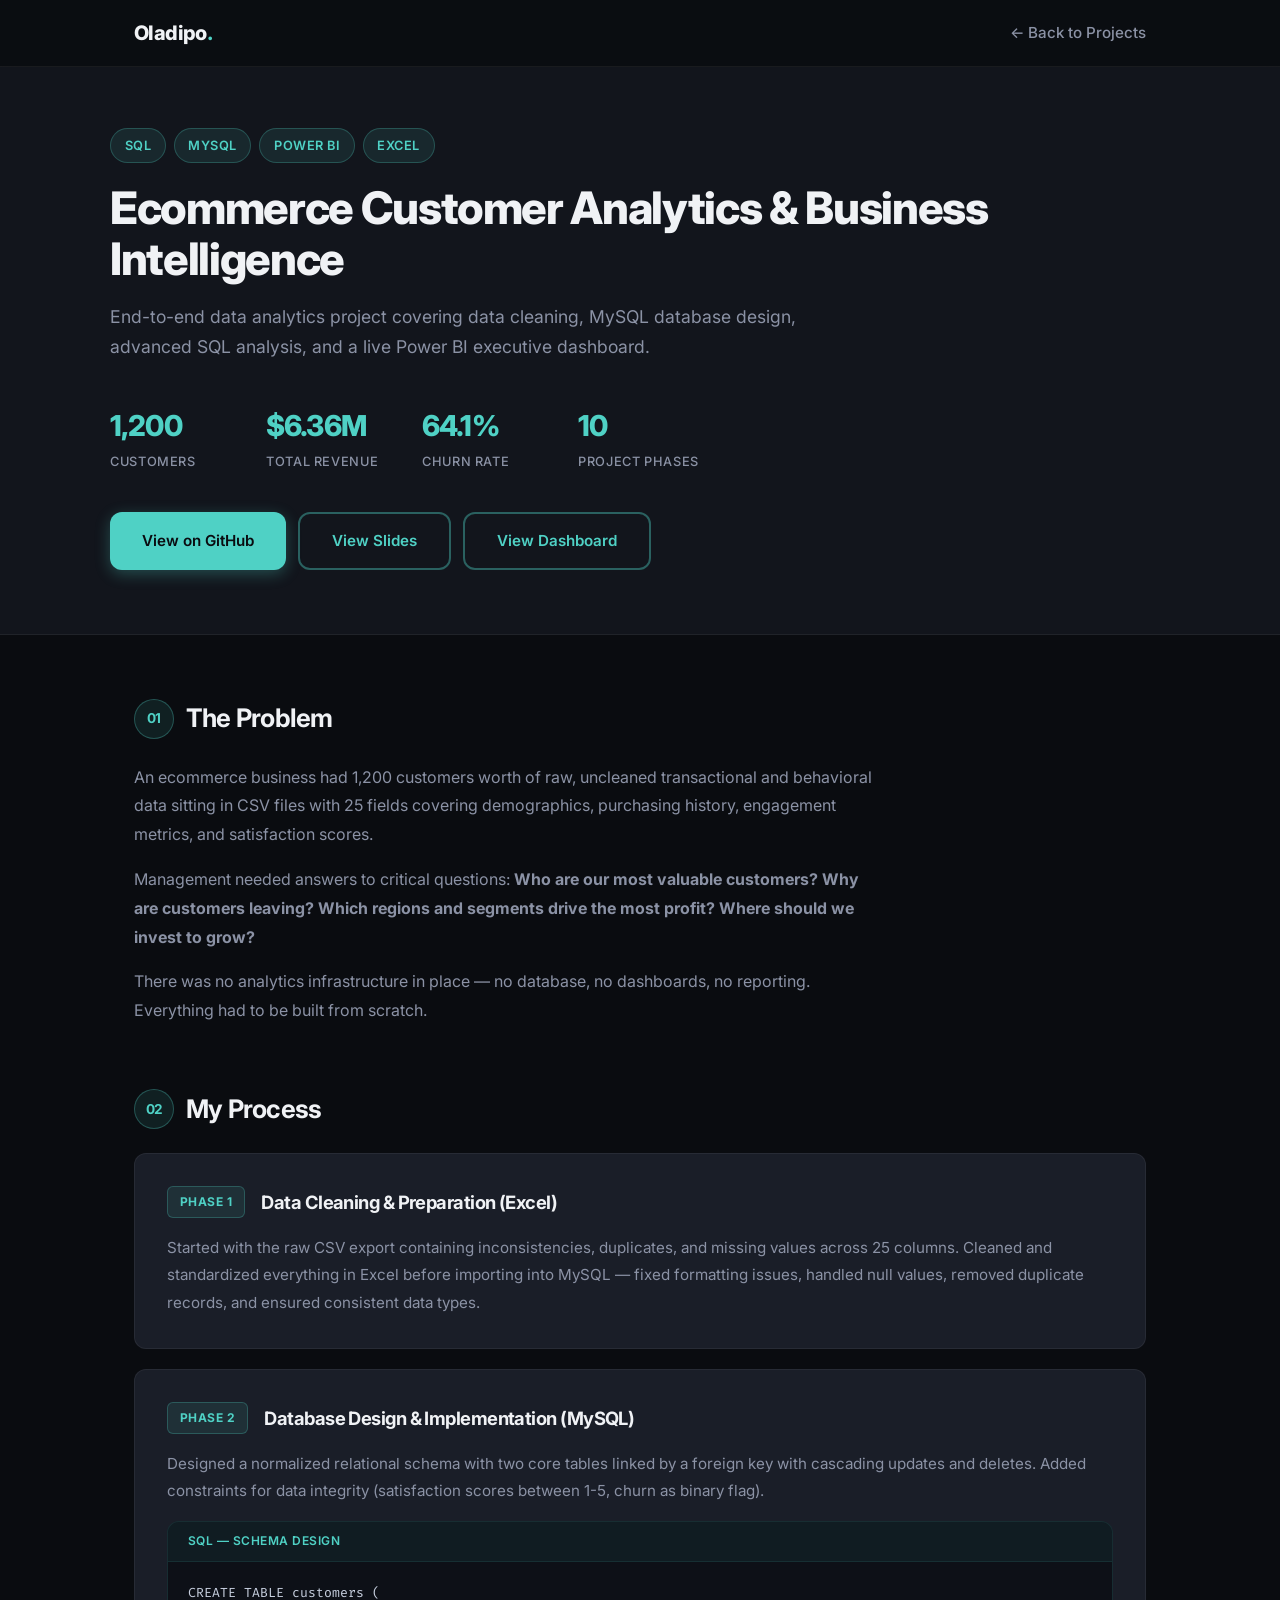
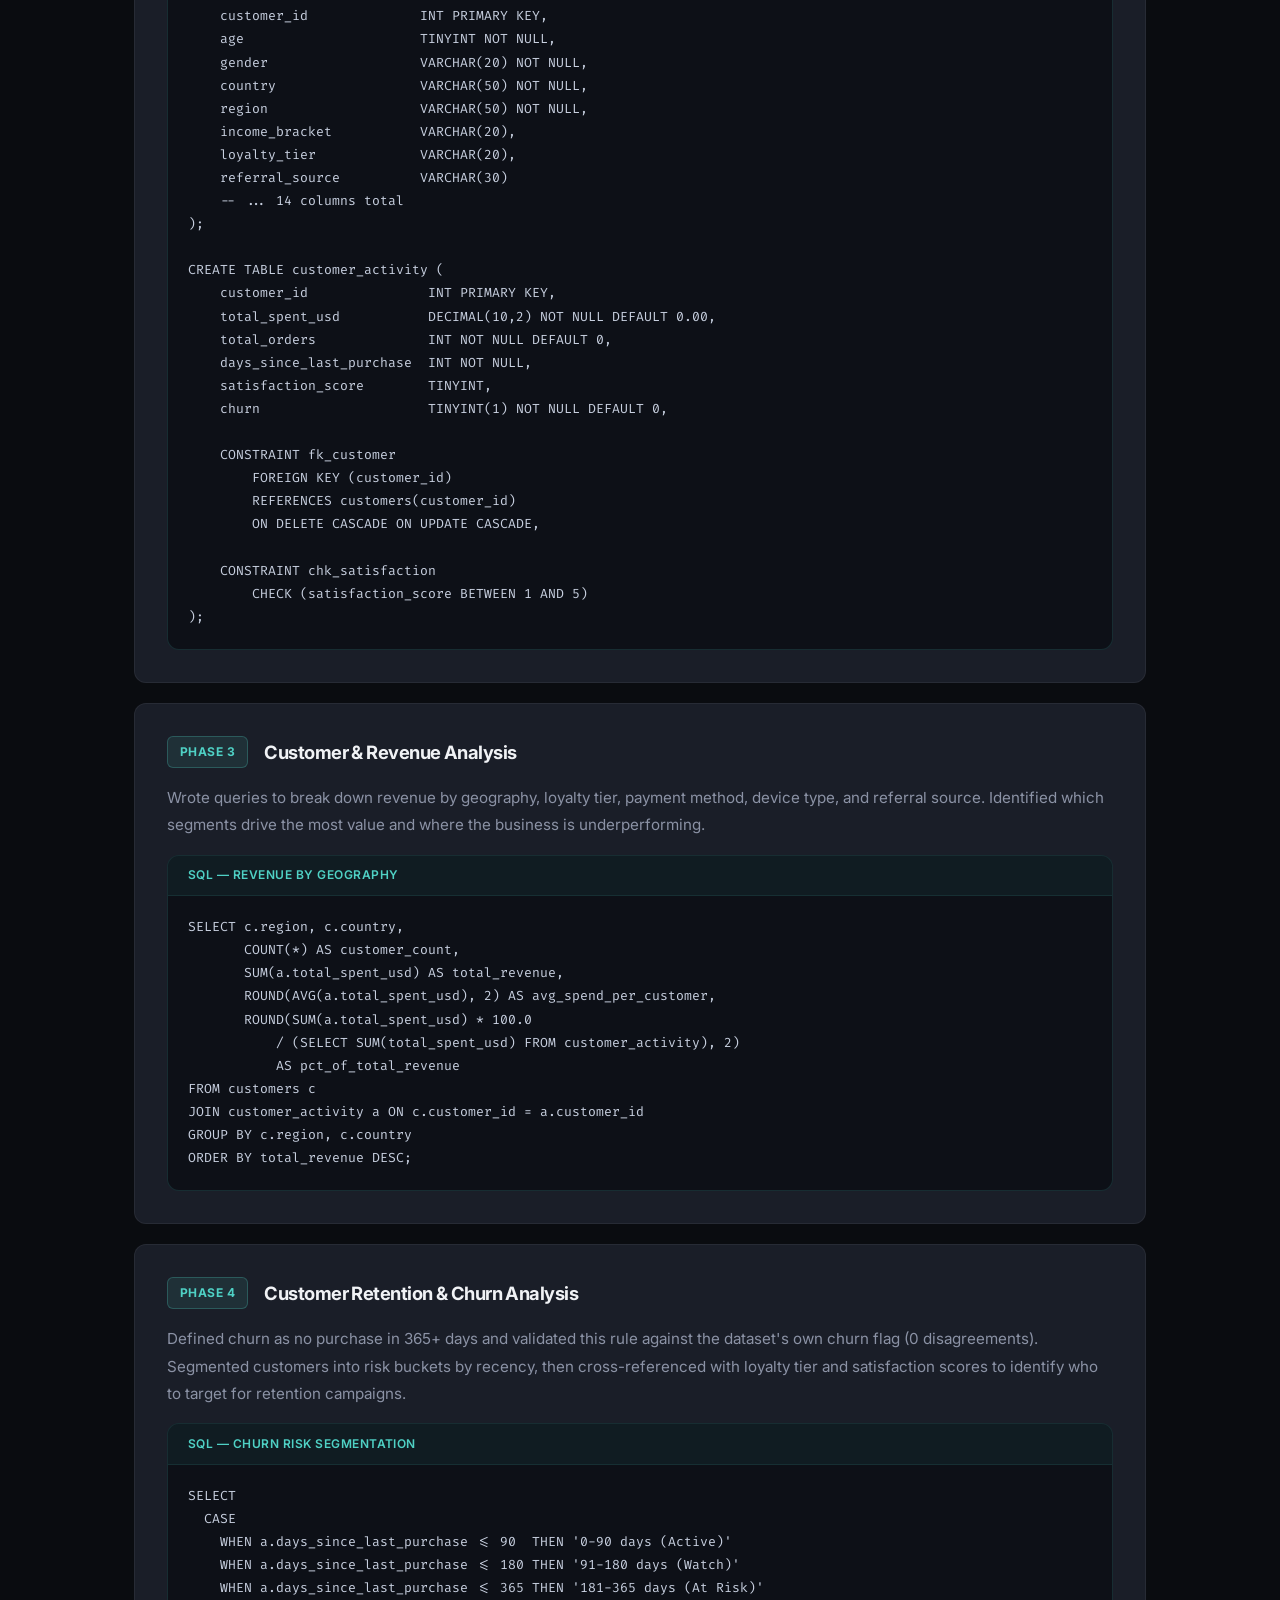
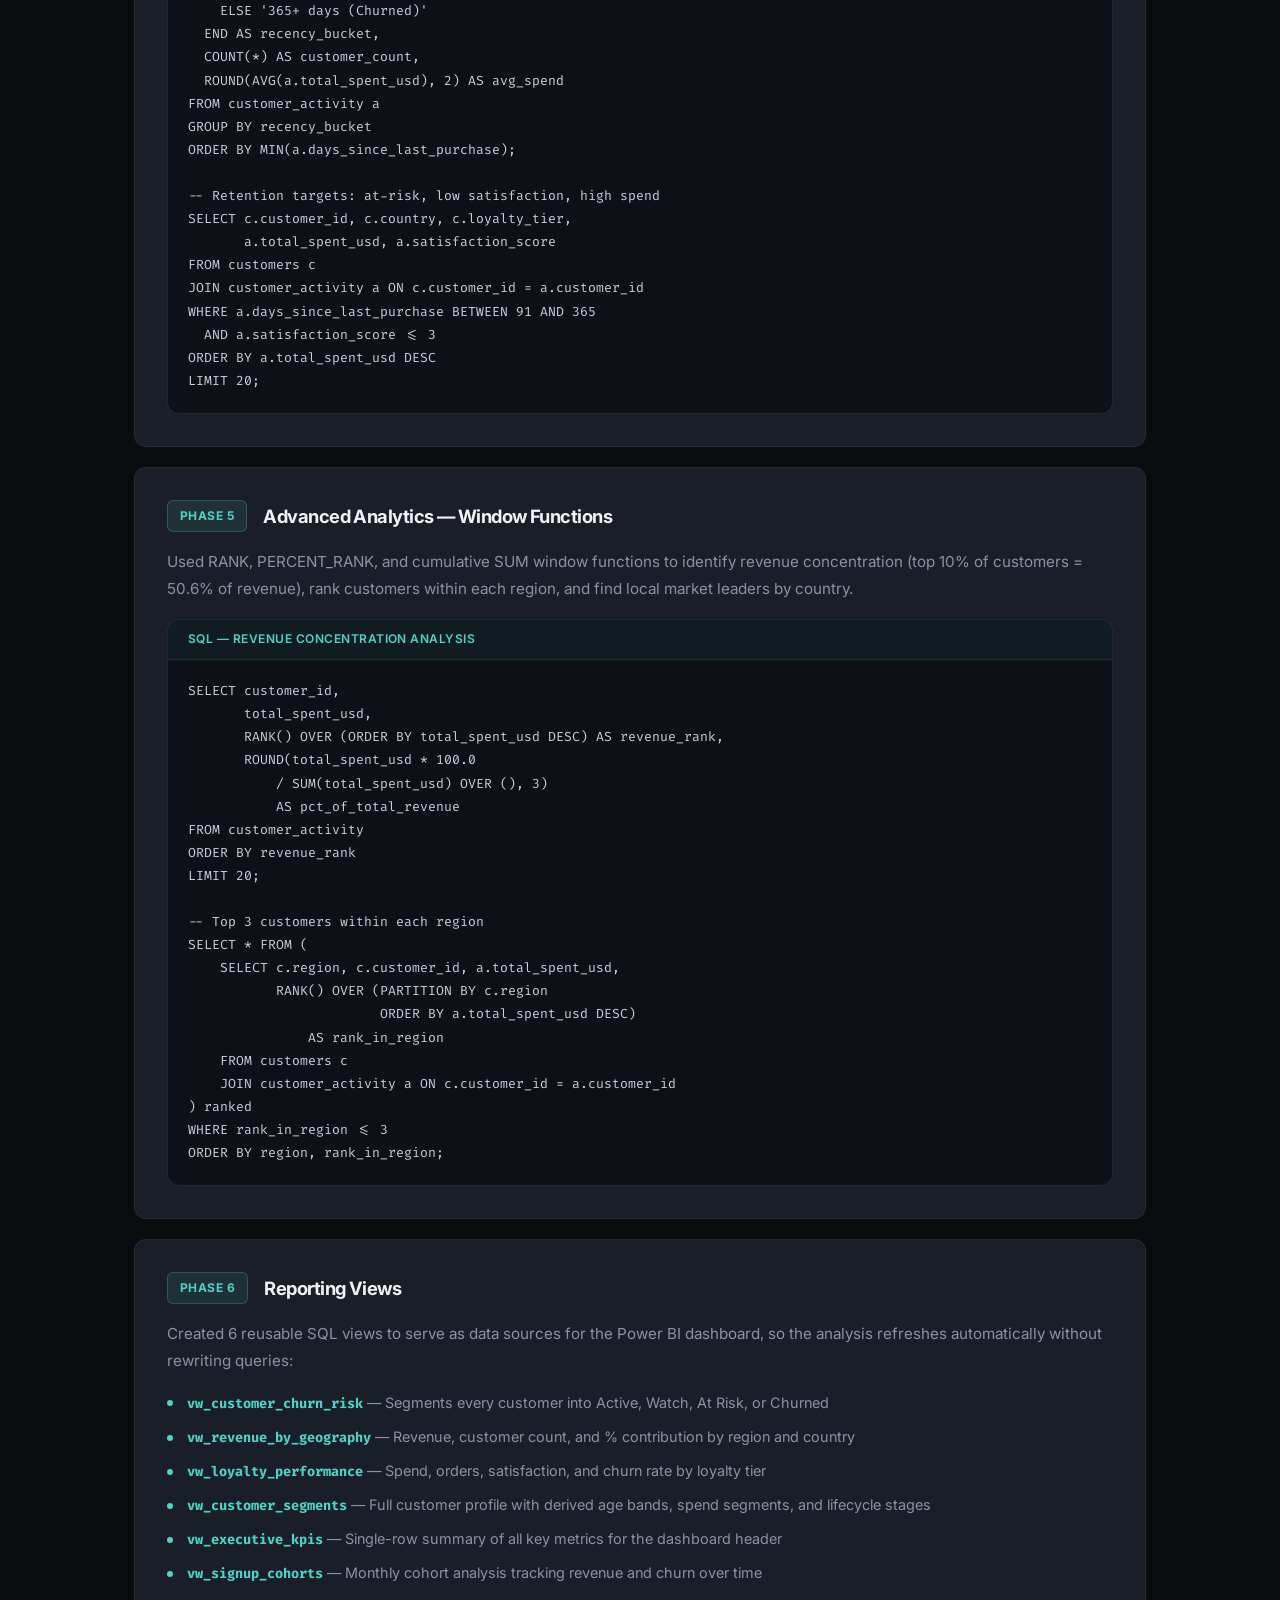
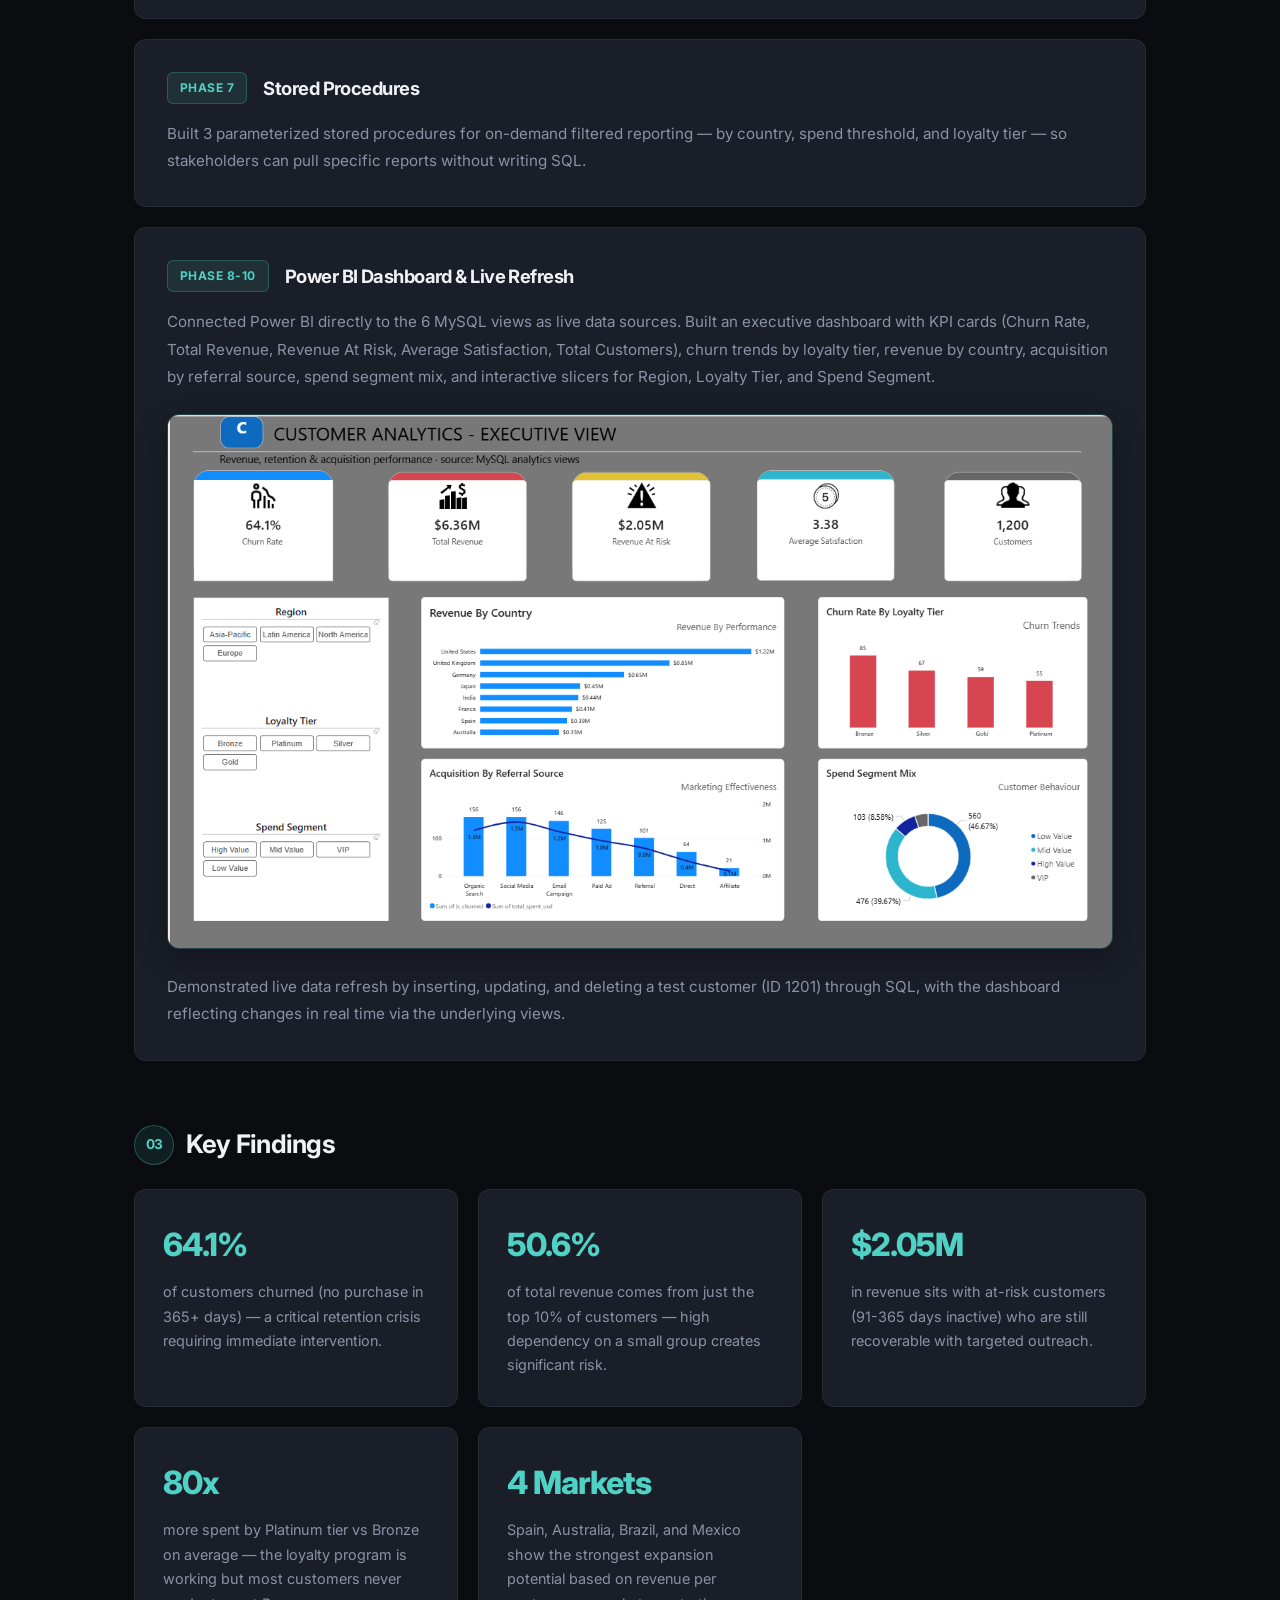
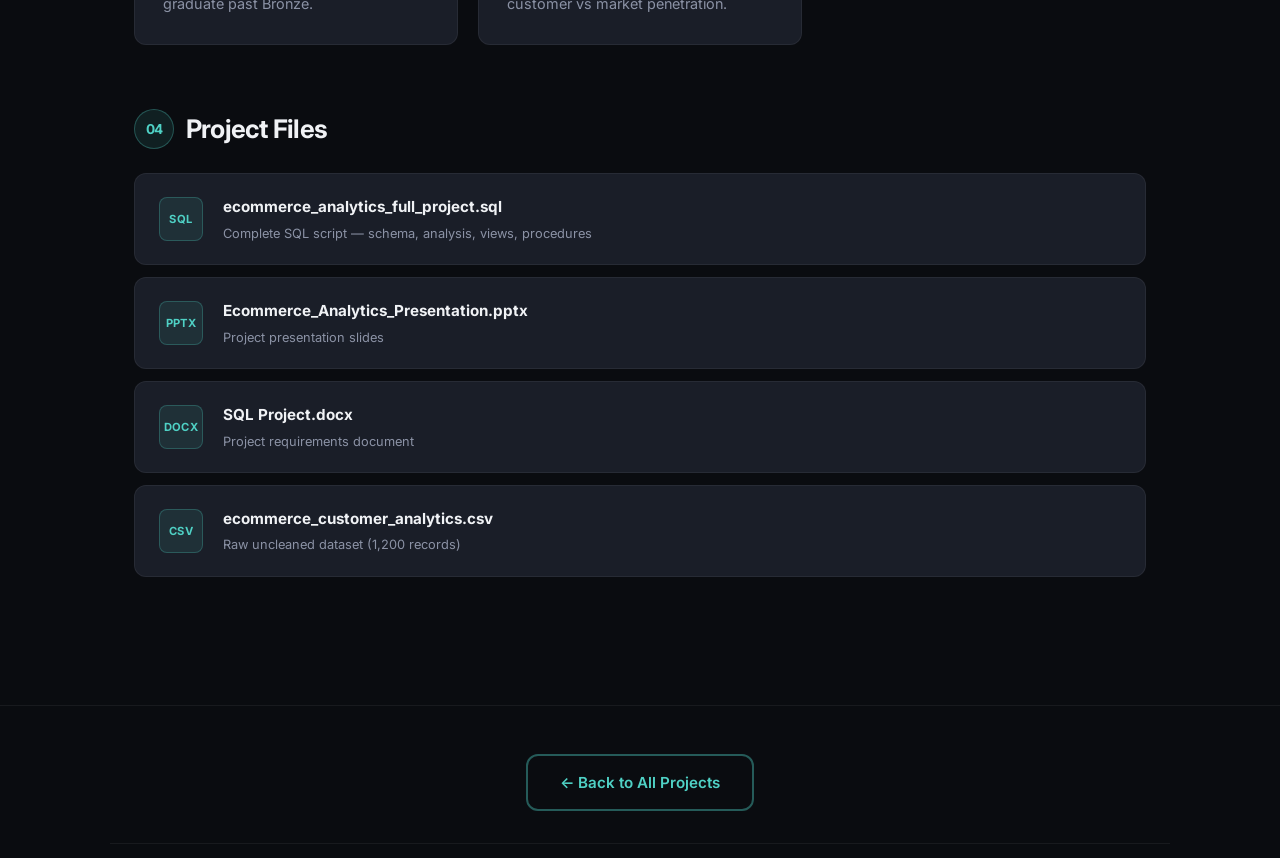
==== commit 877b6890: "Change slides link to open in browser via Office Online viewer" ====
--- a/ecommerce-analytics.html
+++ b/ecommerce-analytics.html
@@ -61,7 +61,7 @@
       </div>
       <div class="project-hero-links">
         <a href="https://github.com/Toni-Oladipo-Analyst/SQL-PROJECT/tree/main" target="_blank" class="btn btn-primary">View on GitHub</a>
-        <a href="https://github.com/Toni-Oladipo-Analyst/SQL-PROJECT/raw/main/Ecommerce_Analytics_Presentation.pptx" target="_blank" class="btn btn-ghost">Download Slides</a>
+        <a href="https://view.officeapps.live.com/op/view.aspx?src=https://raw.githubusercontent.com/Toni-Oladipo-Analyst/SQL-PROJECT/main/Ecommerce_Analytics_Presentation.pptx" target="_blank" class="btn btn-ghost">View Slides</a>
         <a href="images/powerbi-dashboard.png" target="_blank" class="btn btn-ghost">View Dashboard</a>
       </div>
     </div>
@@ -299,7 +299,7 @@
             <p>Complete SQL script &mdash; schema, analysis, views, procedures</p>
           </div>
         </a>
-        <a href="https://github.com/Toni-Oladipo-Analyst/SQL-PROJECT/raw/main/Ecommerce_Analytics_Presentation.pptx" target="_blank" class="file-item">
+        <a href="https://view.officeapps.live.com/op/view.aspx?src=https://raw.githubusercontent.com/Toni-Oladipo-Analyst/SQL-PROJECT/main/Ecommerce_Analytics_Presentation.pptx" target="_blank" class="file-item">
           <div class="file-icon">PPTX</div>
           <div>
             <strong>Ecommerce_Analytics_Presentation.pptx</strong>
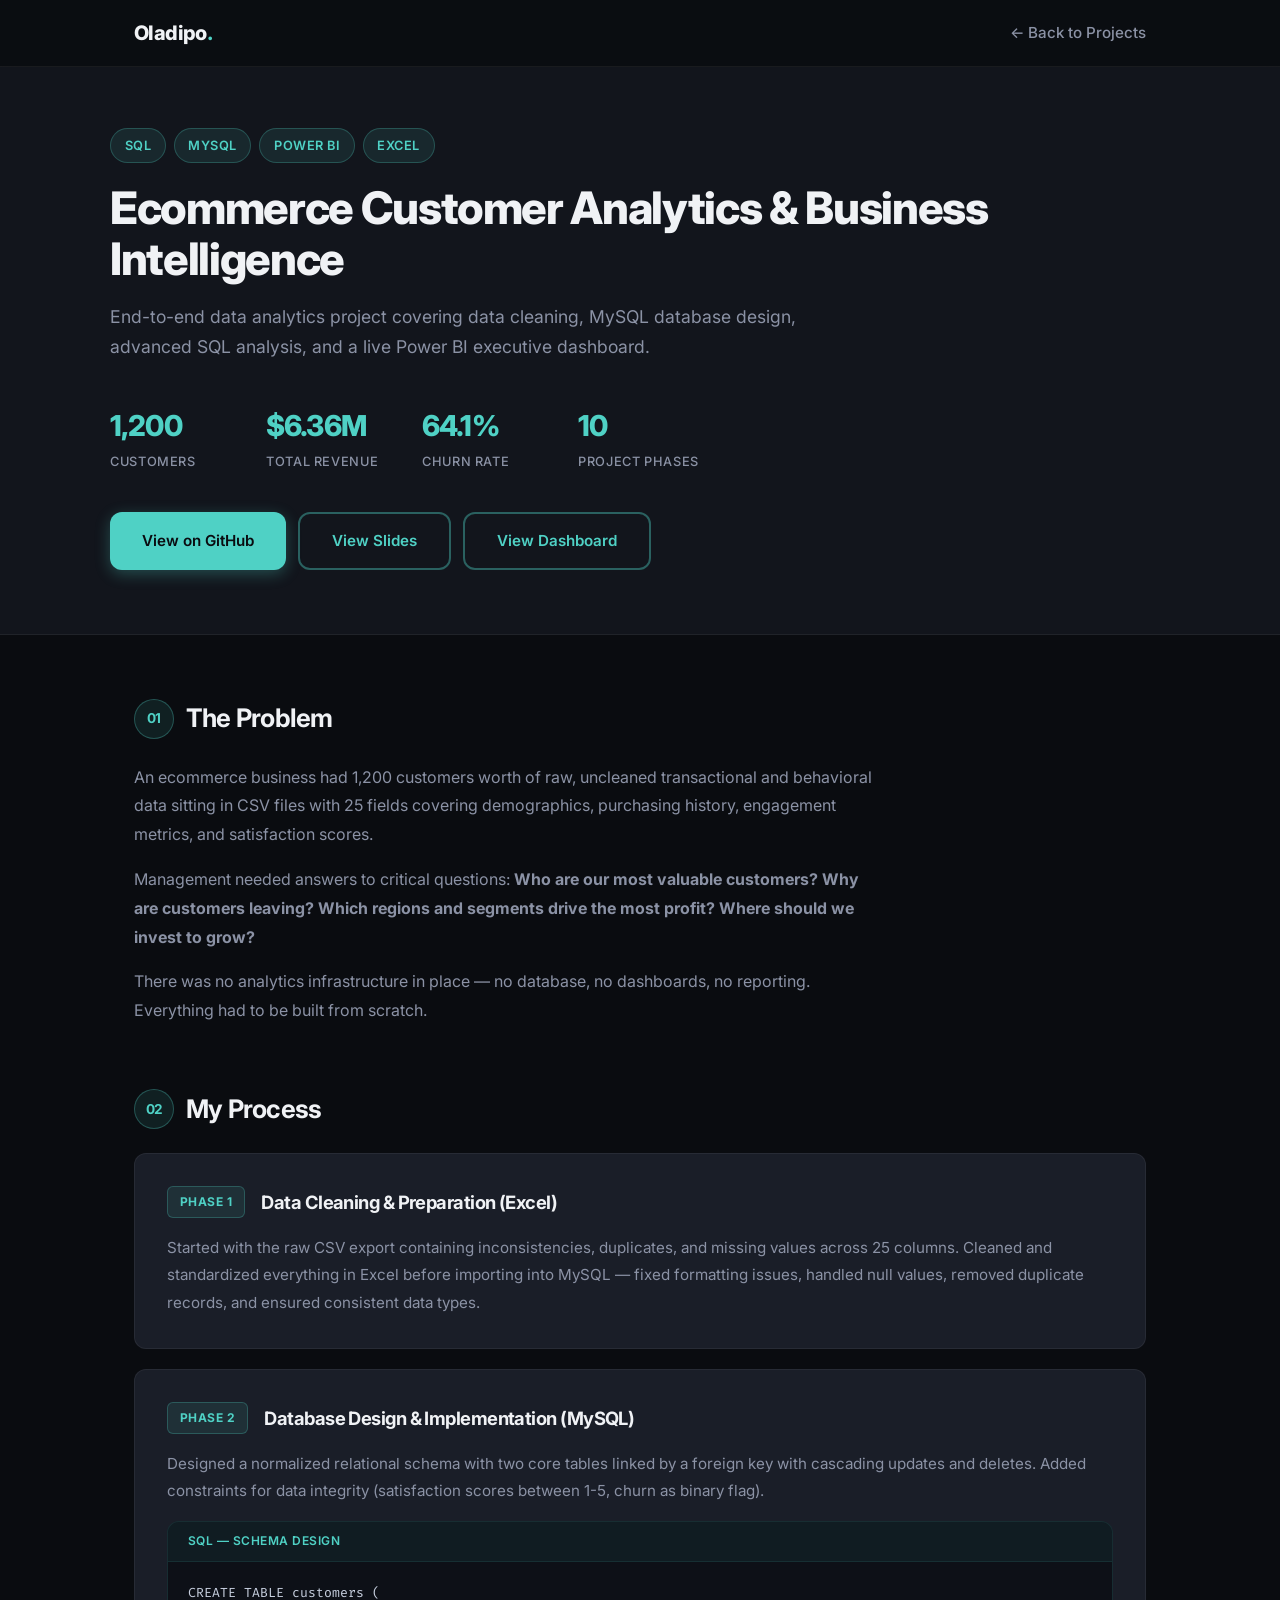
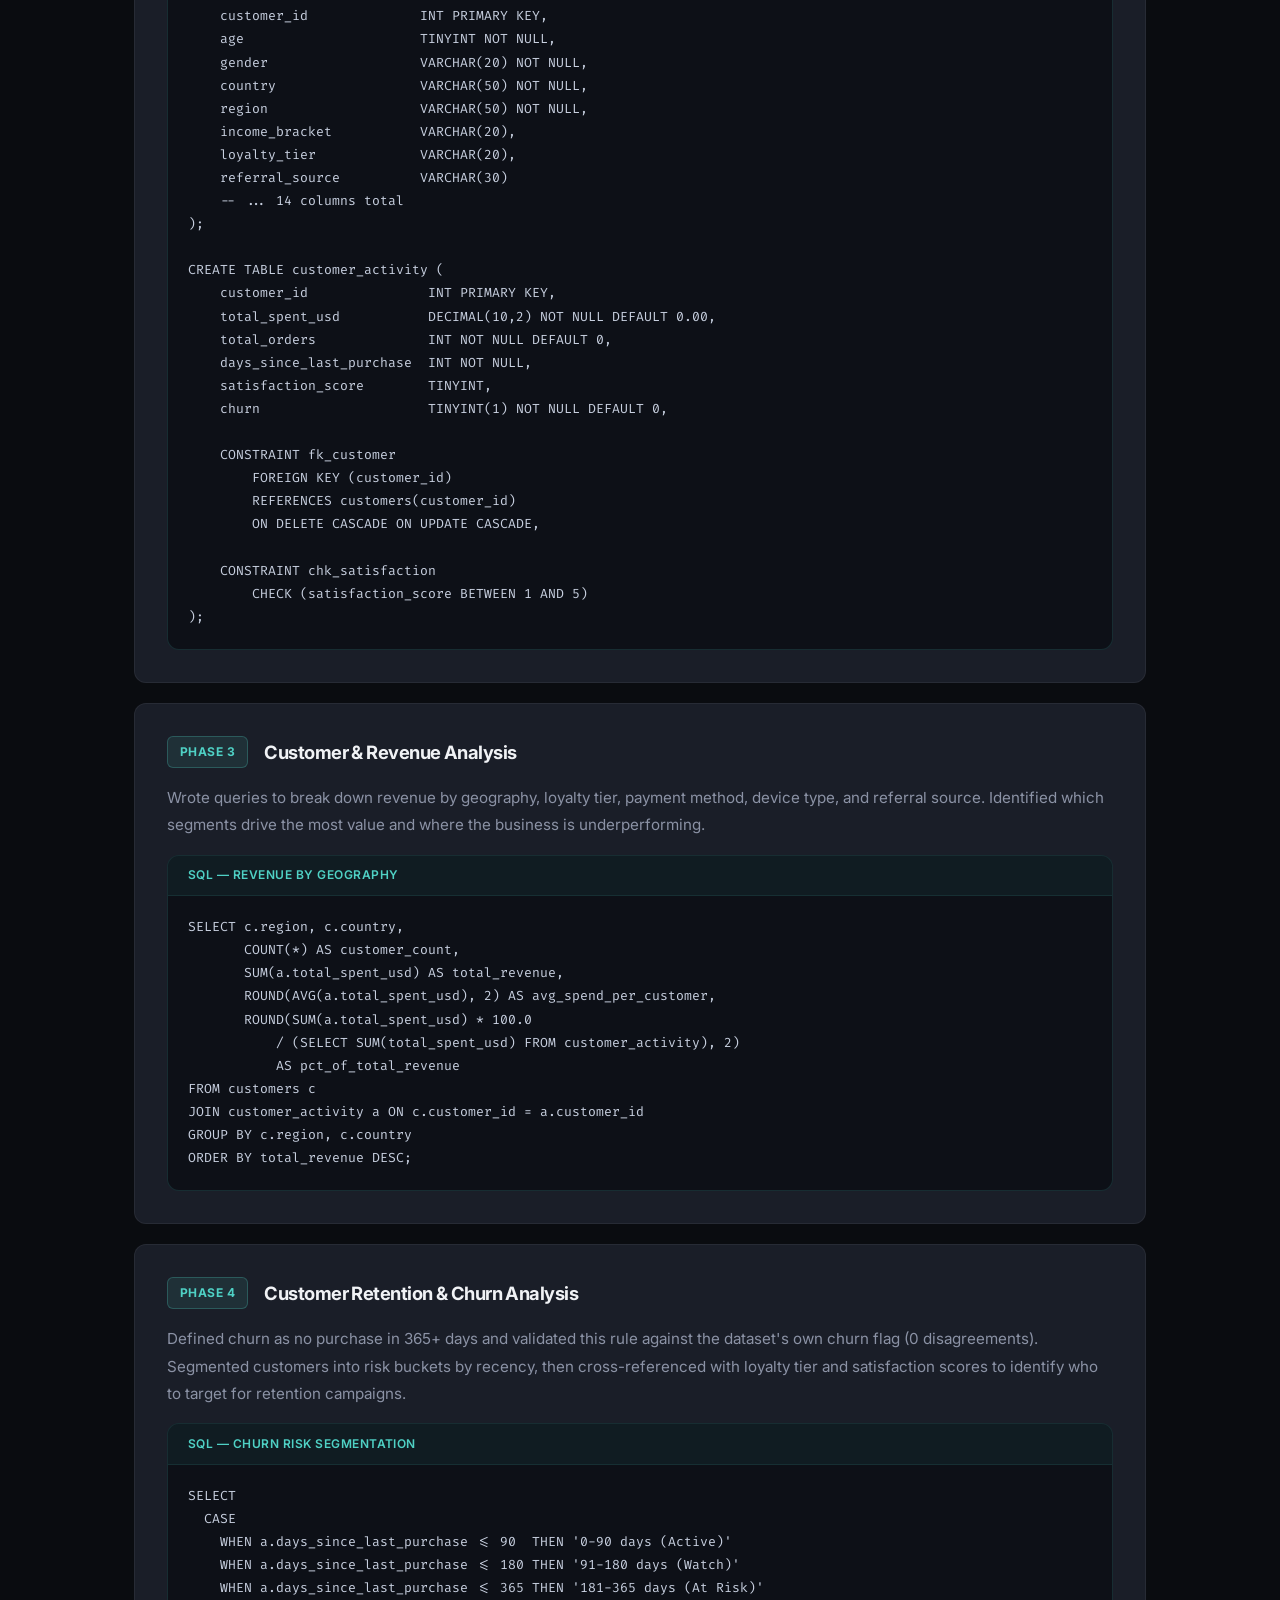
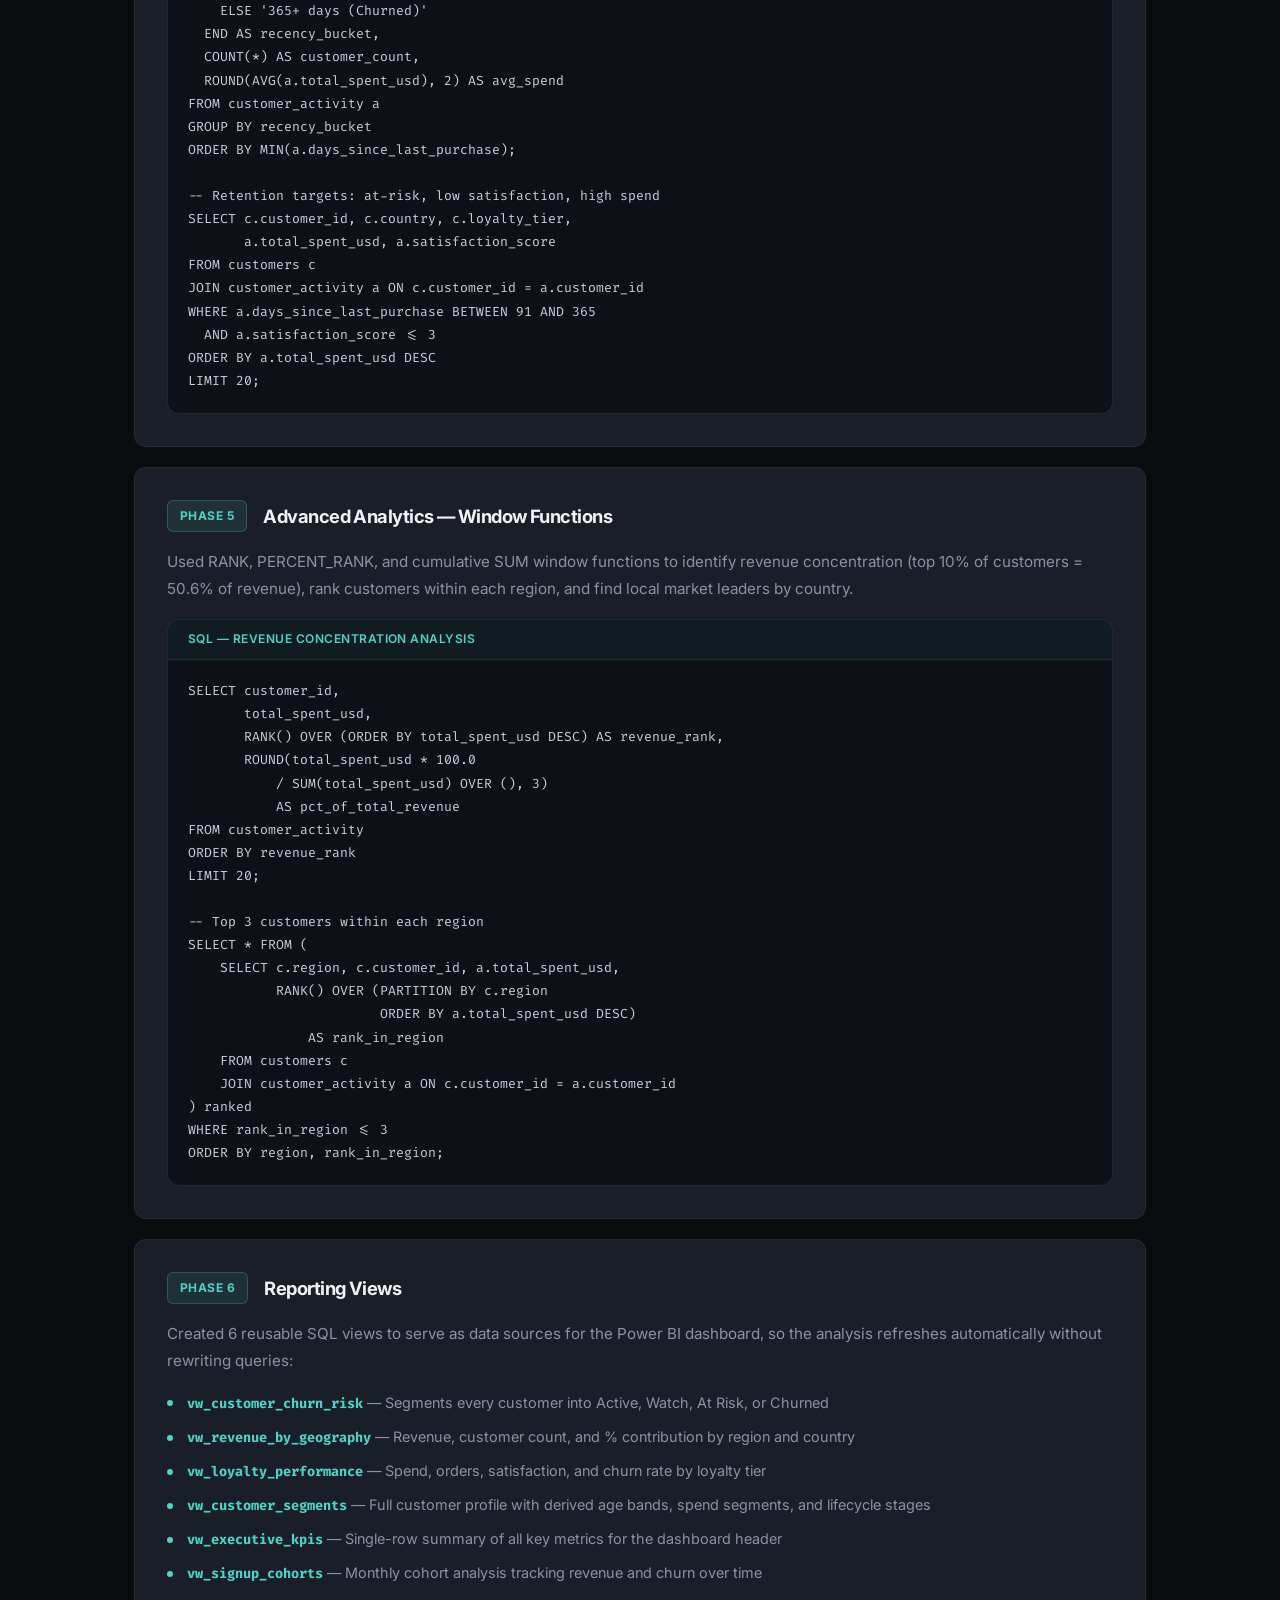
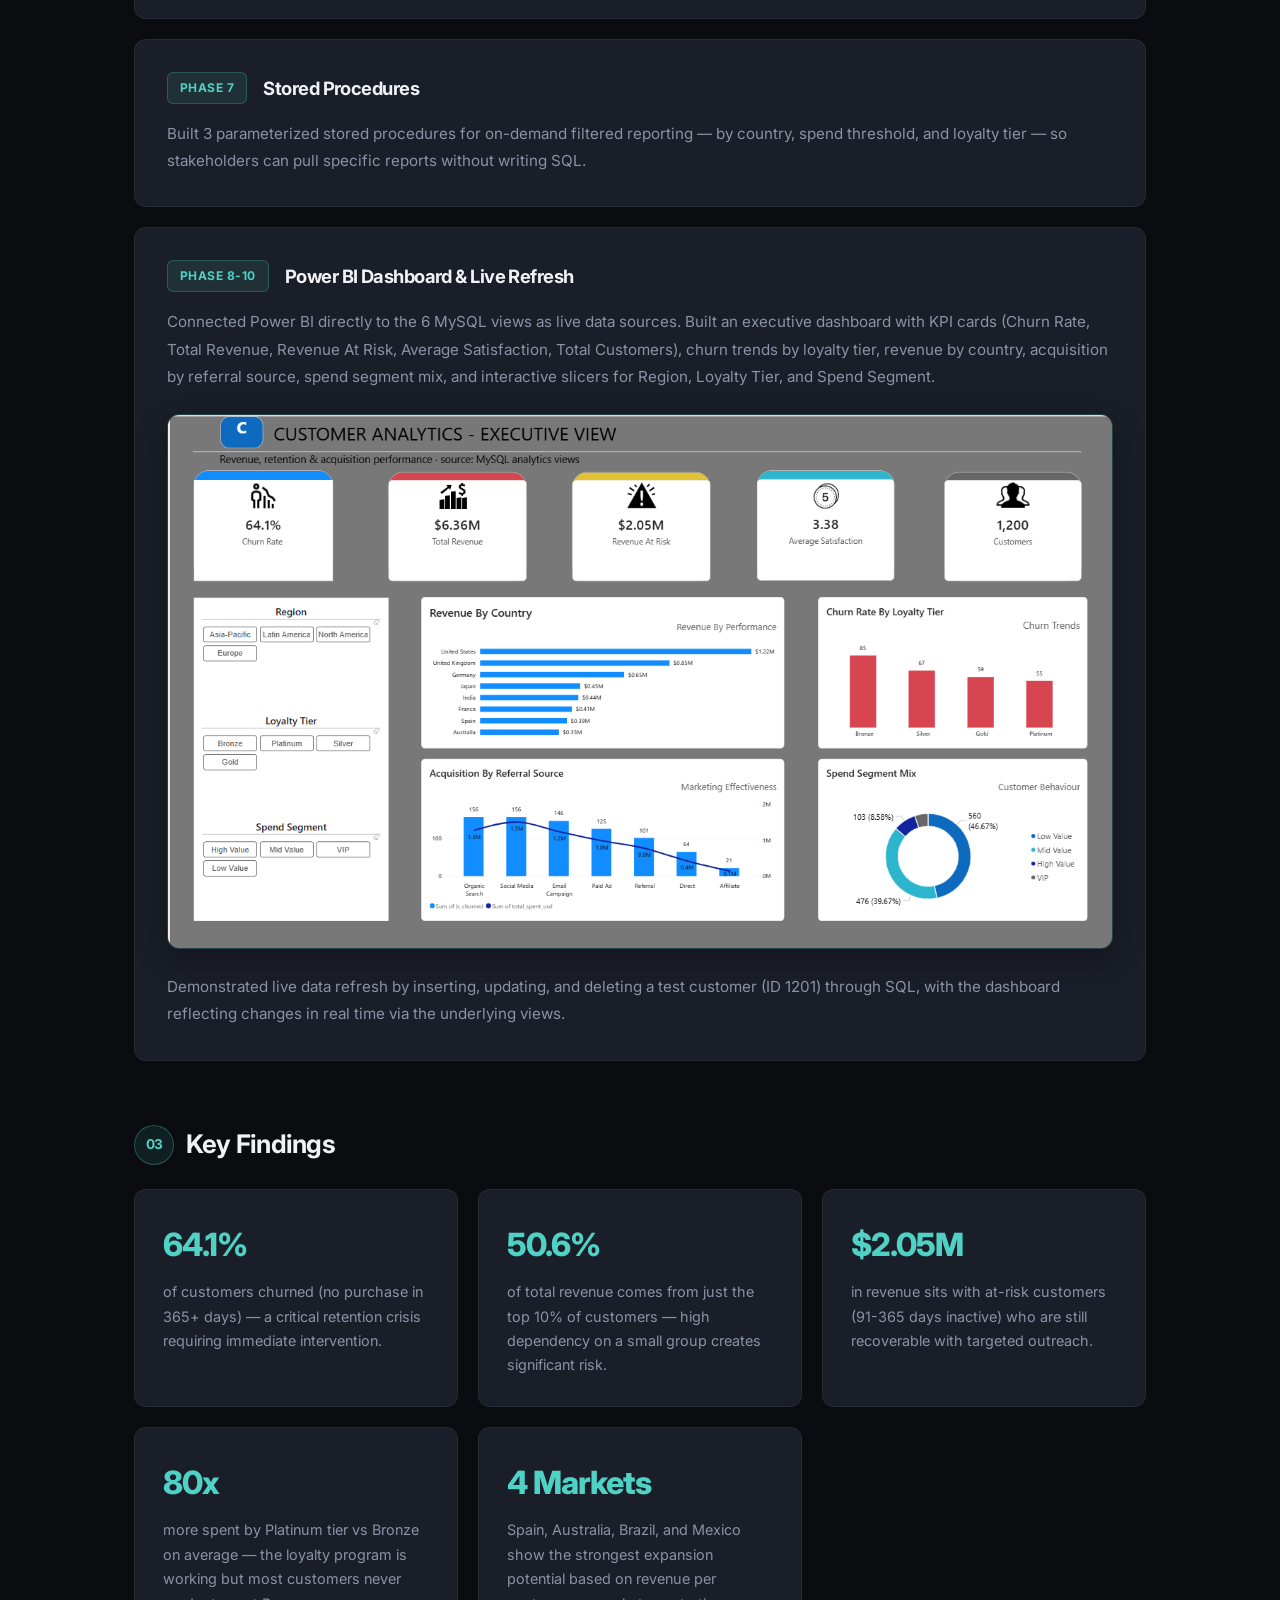
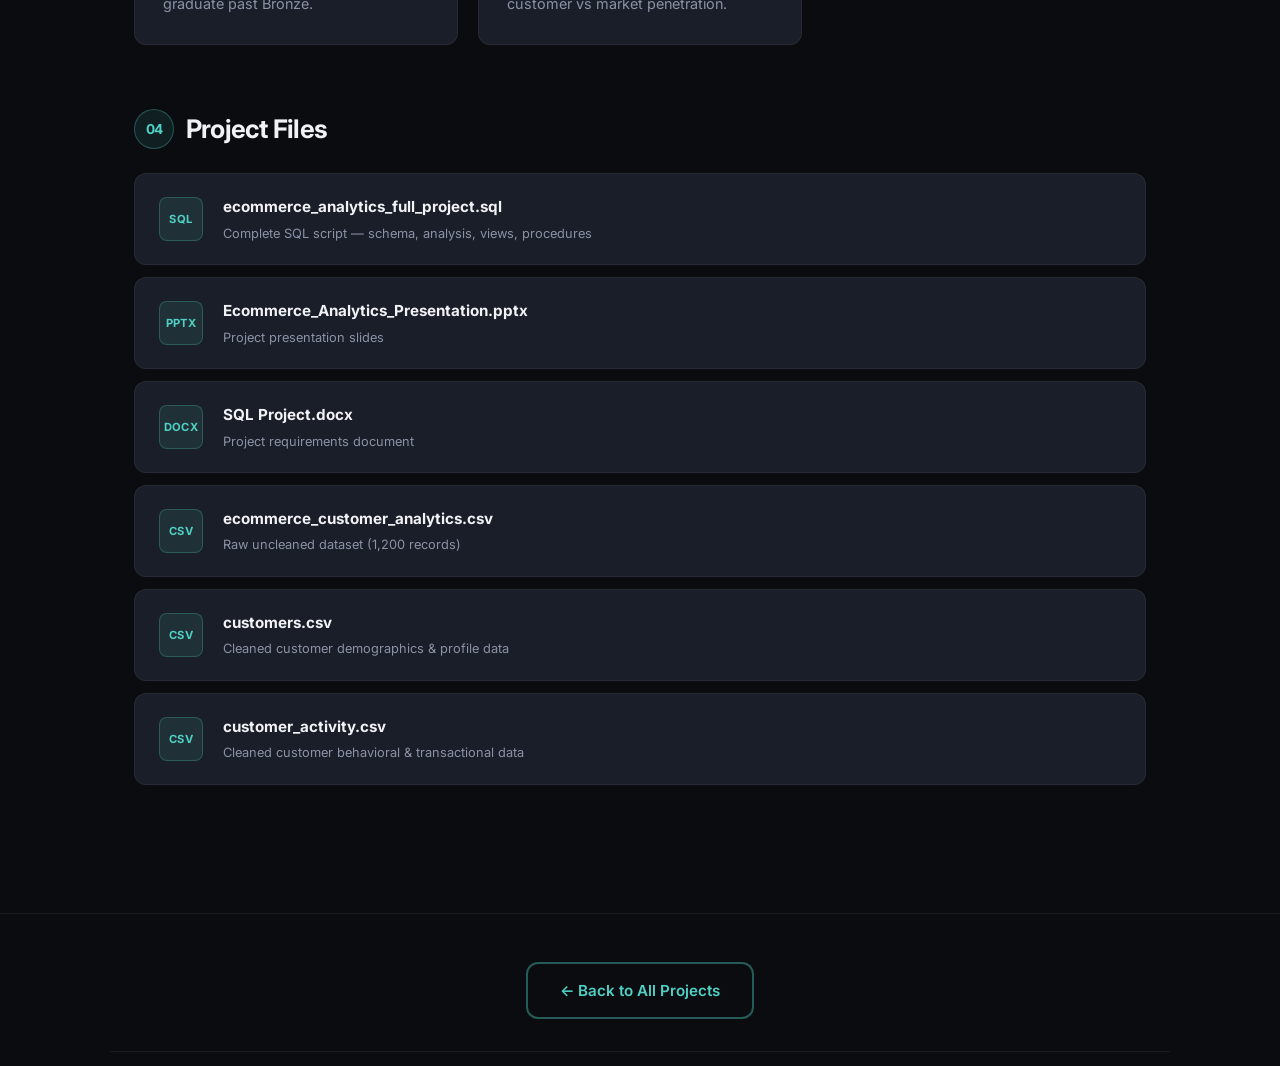
==== commit bc601ad5: "Add cleaned customer CSV files to project files section" ====
--- a/ecommerce-analytics.html
+++ b/ecommerce-analytics.html
@@ -320,6 +320,20 @@
             <p>Raw uncleaned dataset (1,200 records)</p>
           </div>
         </a>
+        <a href="https://github.com/Toni-Oladipo-Analyst/SQL-PROJECT/blob/main/customers.csv" target="_blank" class="file-item">
+          <div class="file-icon">CSV</div>
+          <div>
+            <strong>customers.csv</strong>
+            <p>Cleaned customer demographics &amp; profile data</p>
+          </div>
+        </a>
+        <a href="https://github.com/Toni-Oladipo-Analyst/SQL-PROJECT/blob/main/customer_activity.csv" target="_blank" class="file-item">
+          <div class="file-icon">CSV</div>
+          <div>
+            <strong>customer_activity.csv</strong>
+            <p>Cleaned customer behavioral &amp; transactional data</p>
+          </div>
+        </a>
       </div>
     </section>
 
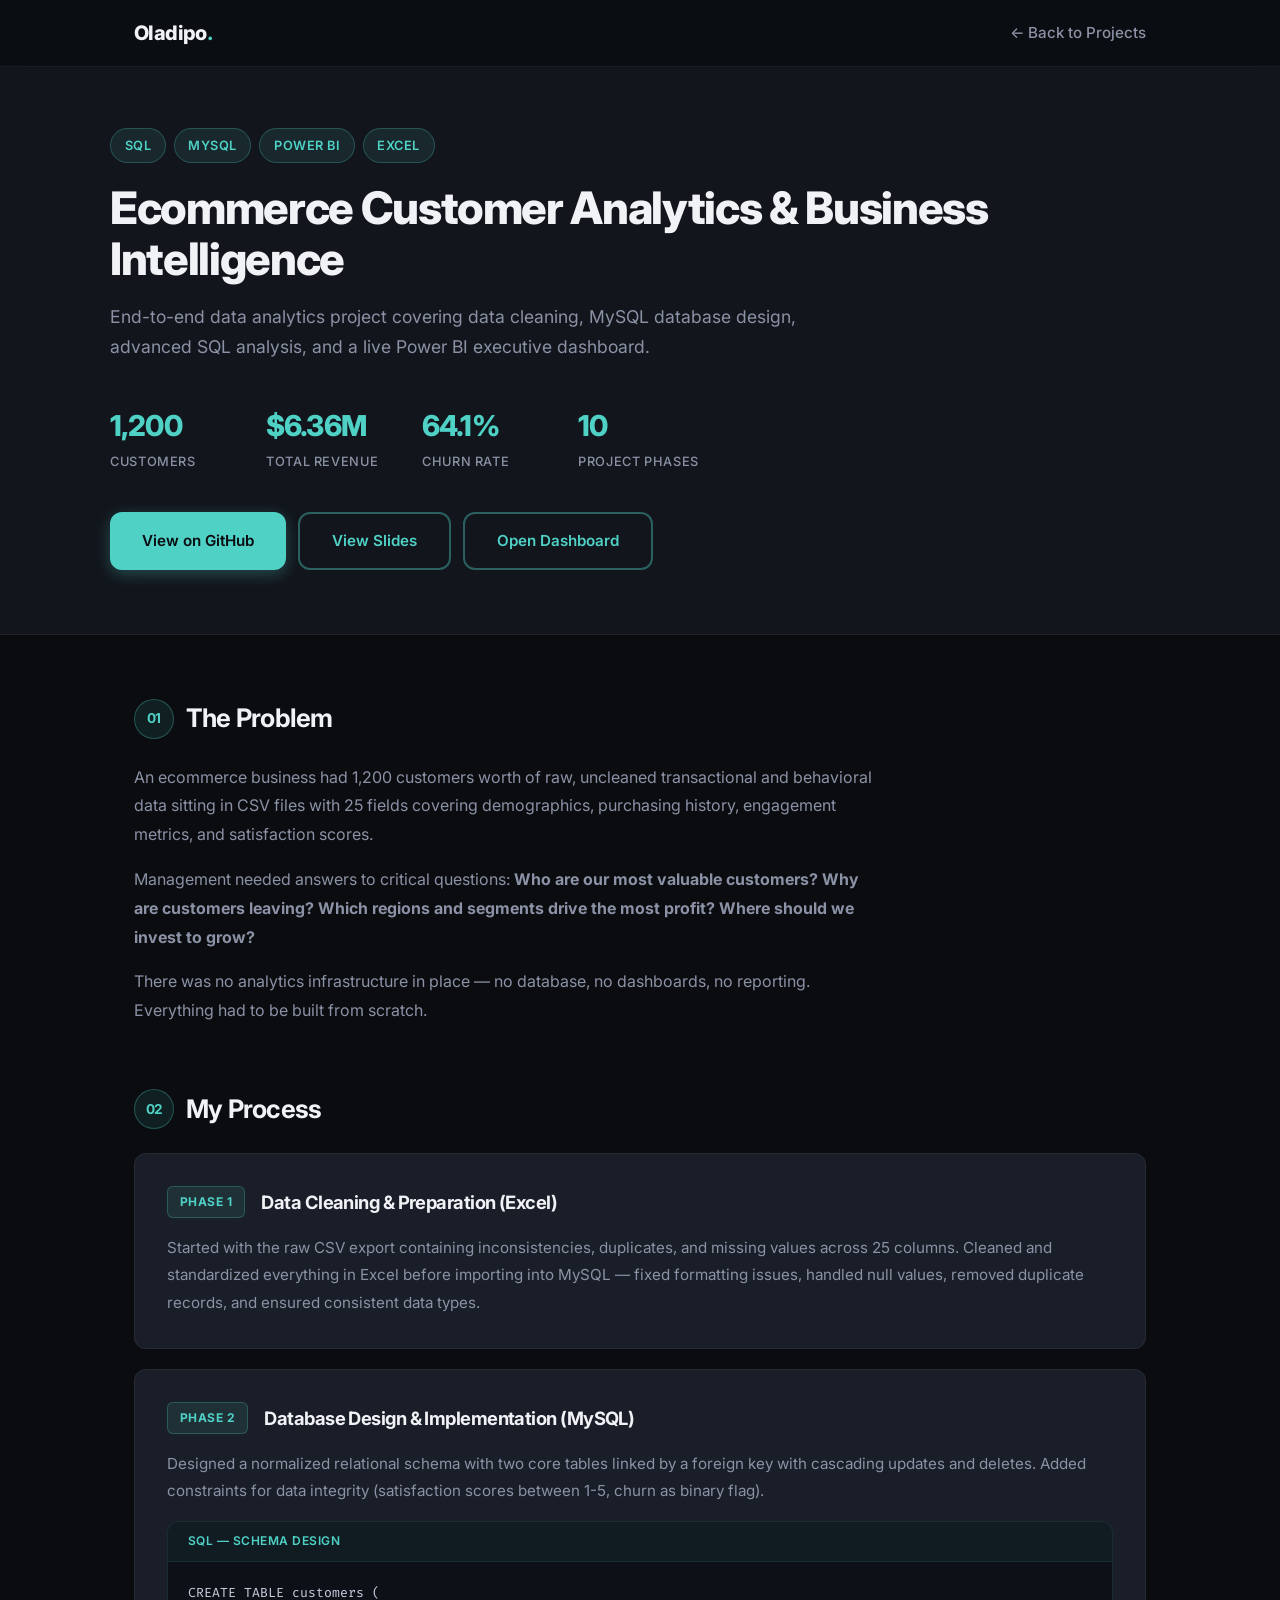
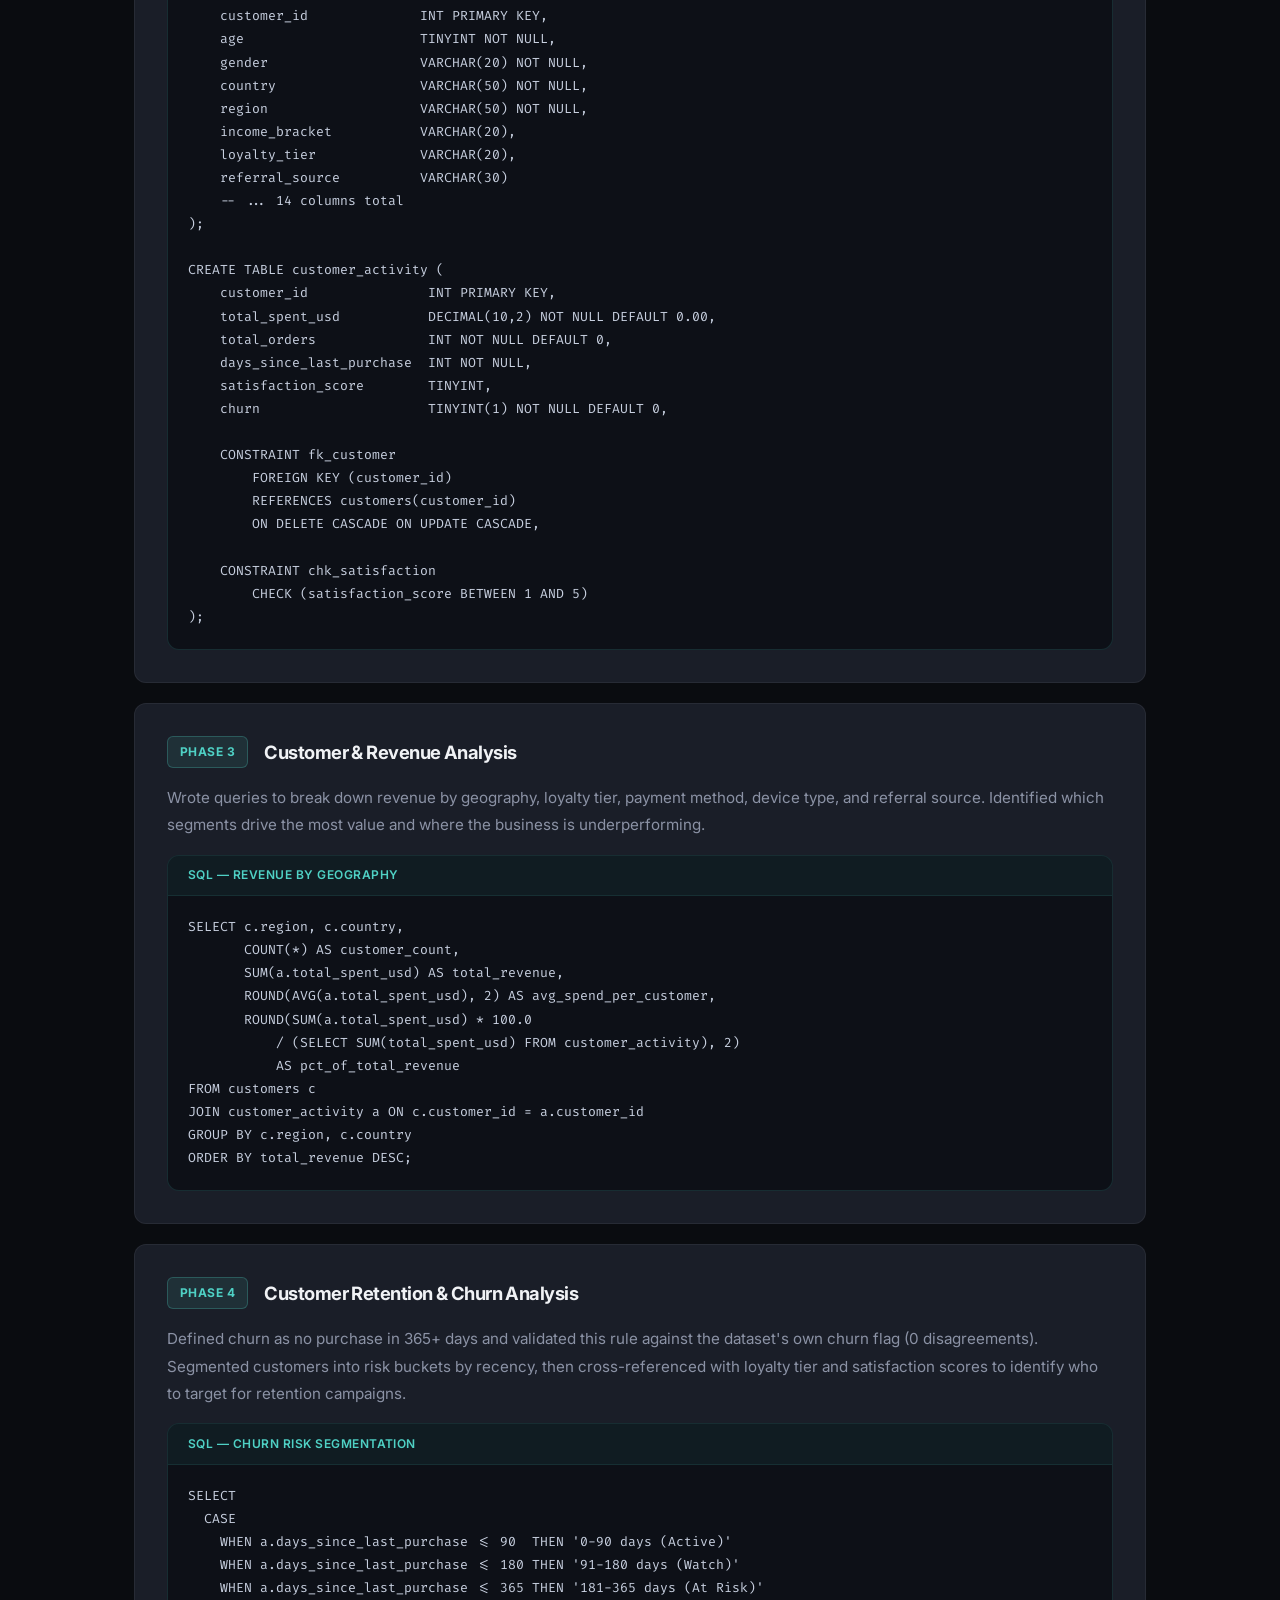
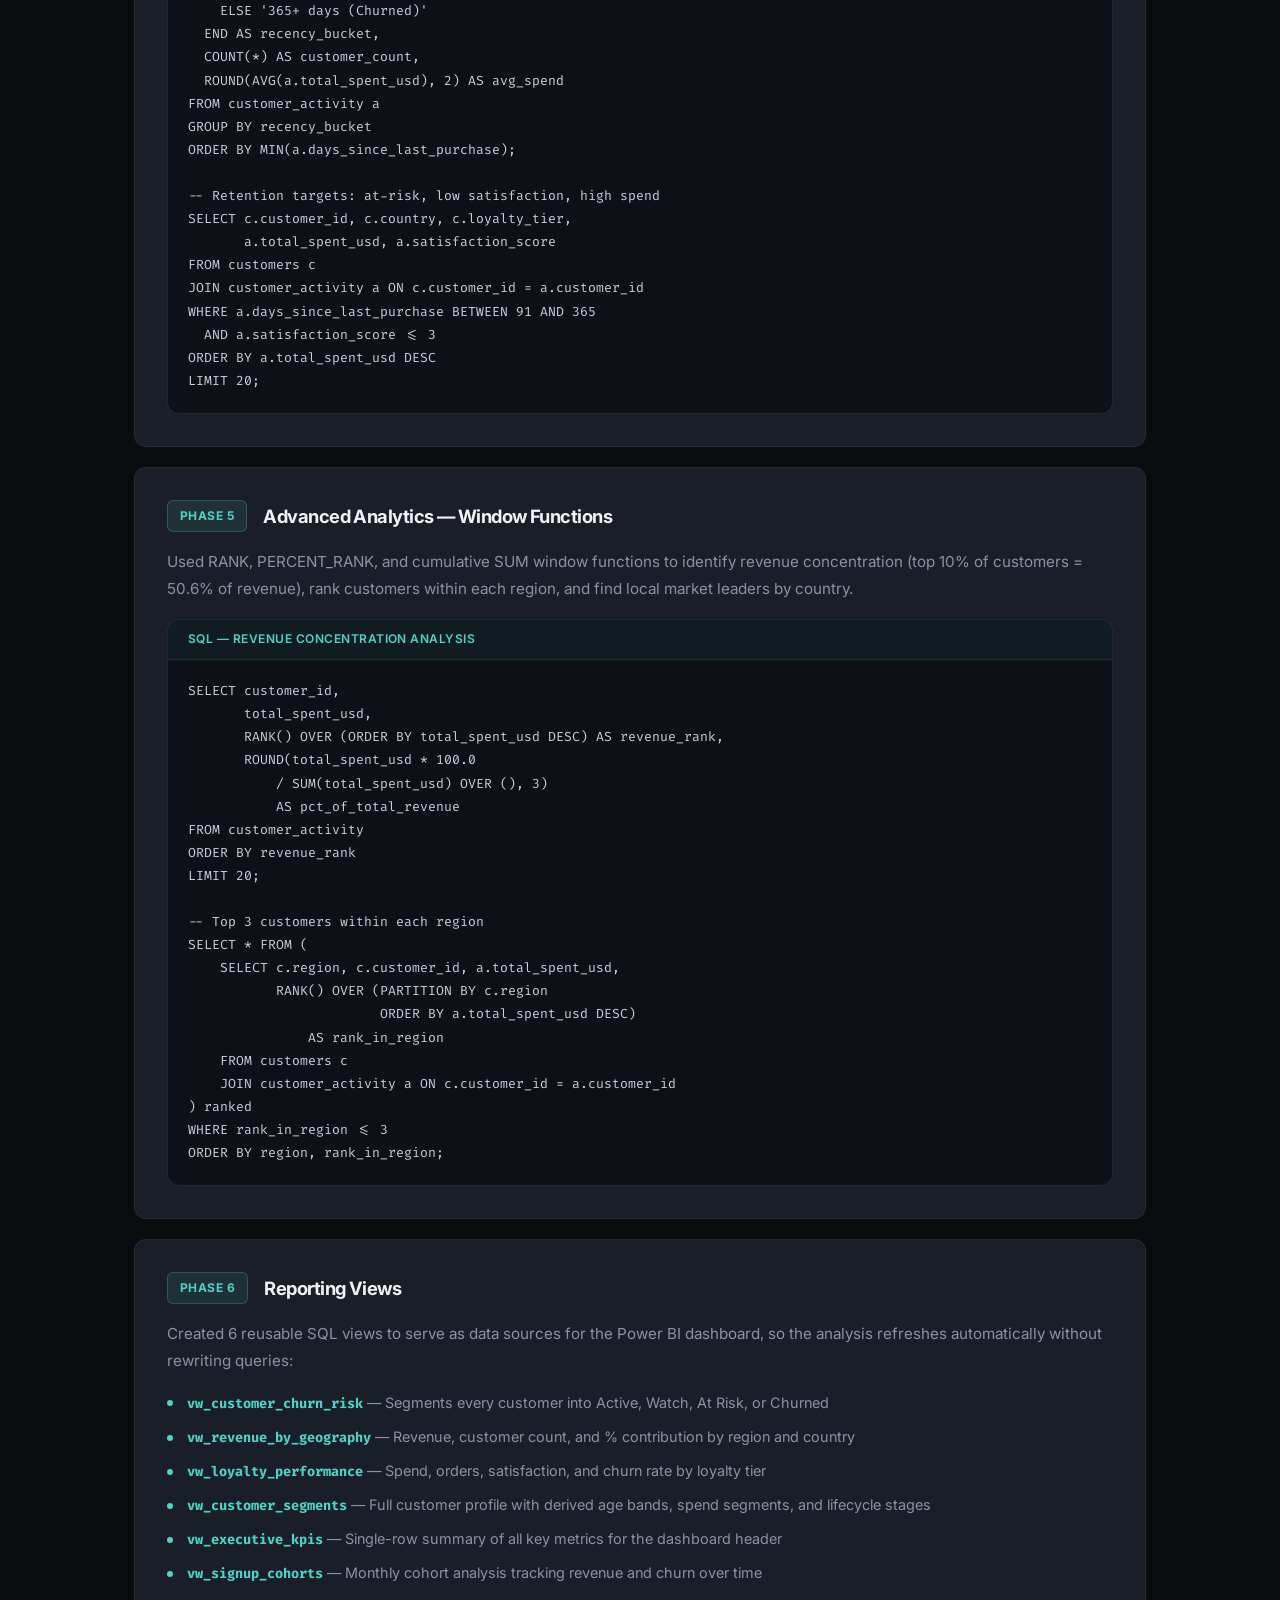
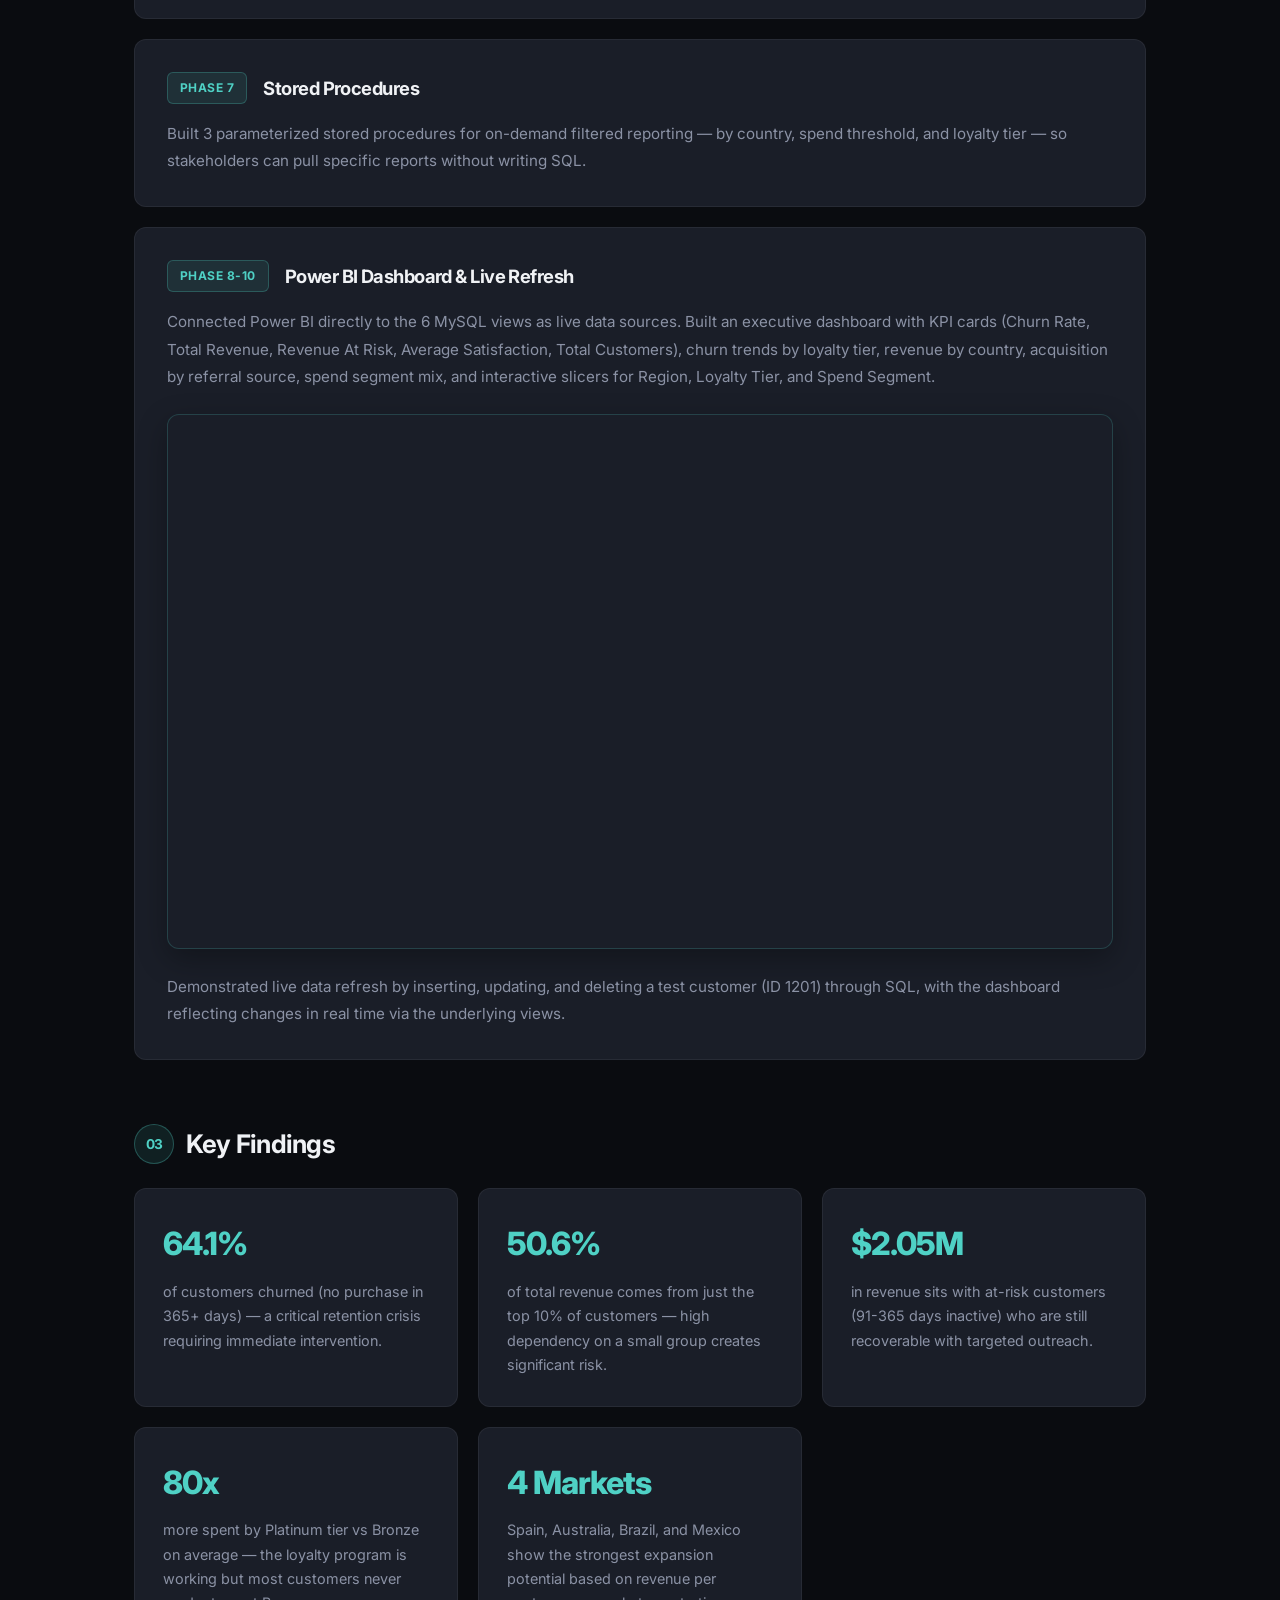
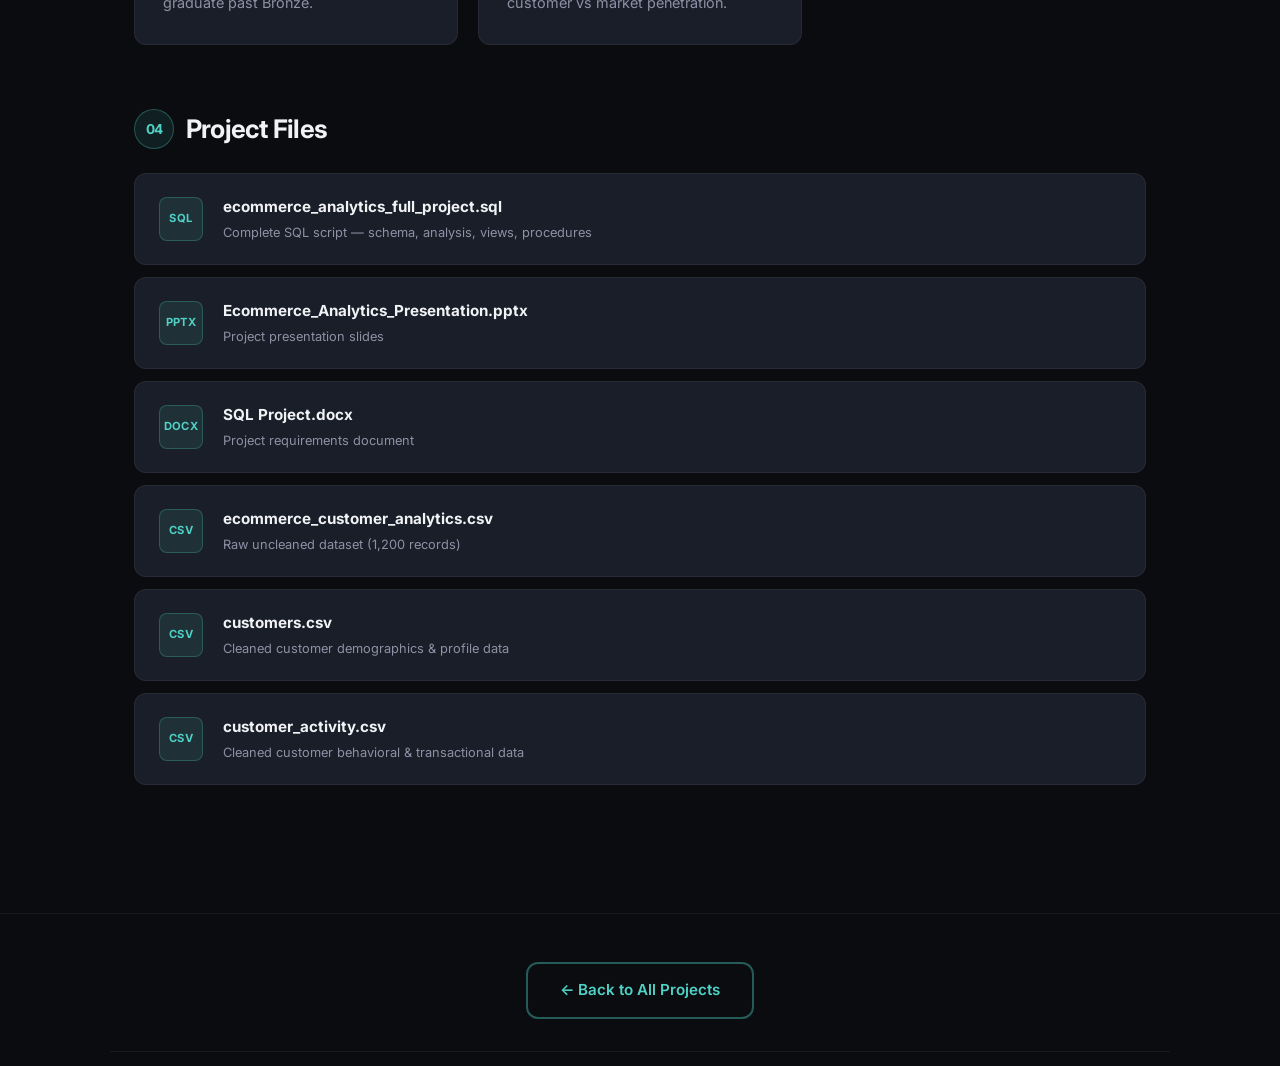
==== commit 259749d5: "Replace static dashboard screenshot with live Power BI embed on SQL case study page" ====
--- a/ecommerce-analytics.html
+++ b/ecommerce-analytics.html
@@ -62,7 +62,7 @@
       <div class="project-hero-links">
         <a href="https://github.com/Toni-Oladipo-Analyst/SQL-PROJECT/tree/main" target="_blank" class="btn btn-primary">View on GitHub</a>
         <a href="https://view.officeapps.live.com/op/view.aspx?src=https://raw.githubusercontent.com/Toni-Oladipo-Analyst/SQL-PROJECT/main/Ecommerce_Analytics_Presentation.pptx" target="_blank" class="btn btn-ghost">View Slides</a>
-        <a href="images/powerbi-dashboard.png" target="_blank" class="btn btn-ghost">View Dashboard</a>
+        <a href="https://app.powerbi.com/view?r=eyJrIjoiOGQxNzIwMjctMTI5NS00NTViLWJjNzYtOTFiM2U1Y2Y3OTA4IiwidCI6ImM5NmIxMTU3LTMyYTUtNDgzMC1iZTRiLTJlMDEzZDk4NmQzOCJ9" target="_blank" class="btn btn-ghost">Open Dashboard</a>
       </div>
     </div>
   </section>
@@ -254,8 +254,8 @@
           <h3>Power BI Dashboard &amp; Live Refresh</h3>
         </div>
         <p>Connected Power BI directly to the 6 MySQL views as live data sources. Built an executive dashboard with KPI cards (Churn Rate, Total Revenue, Revenue At Risk, Average Satisfaction, Total Customers), churn trends by loyalty tier, revenue by country, acquisition by referral source, spend segment mix, and interactive slicers for Region, Loyalty Tier, and Spend Segment.</p>
-        <div class="dashboard-preview">
-          <img src="images/powerbi-dashboard.png" alt="Power BI Executive Dashboard" />
+        <div class="dashboard-embed">
+          <iframe title="Ecommerce Customer Analytics Dashboard" src="https://app.powerbi.com/view?r=eyJrIjoiOGQxNzIwMjctMTI5NS00NTViLWJjNzYtOTFiM2U1Y2Y3OTA4IiwidCI6ImM5NmIxMTU3LTMyYTUtNDgzMC1iZTRiLTJlMDEzZDk4NmQzOCJ9" frameborder="0" allowFullScreen="true"></iframe>
         </div>
         <p>Demonstrated live data refresh by inserting, updating, and deleting a test customer (ID 1201) through SQL, with the dashboard reflecting changes in real time via the underlying views.</p>
       </div>
--- a/style.css
+++ b/style.css
@@ -92,6 +92,14 @@
   letter-spacing: -0.03em;
 }
 
+.logo-icon {
+  width: 22px;
+  height: 22px;
+  margin-right: 0.4rem;
+  vertical-align: -3px;
+  color: var(--accent);
+}
+
 .logo-dot {
   color: var(--accent);
 }
@@ -358,217 +366,232 @@
   box-shadow: 0 4px 12px rgba(79, 209, 197, 0.15);
 }
 
+/* QUOTE */
+.quote-section {
+  padding: 4rem 0;
+  border-top: 1px solid var(--card-border);
+  border-bottom: 1px solid var(--card-border);
+}
+
+.data-quote {
+  text-align: center;
+  max-width: 600px;
+  margin: 0 auto;
+}
+
+.data-quote p {
+  font-size: clamp(1.3rem, 3vw, 1.7rem);
+  font-weight: 600;
+  line-height: 1.5;
+  letter-spacing: -0.02em;
+  color: var(--text);
+  font-style: italic;
+}
+
+.data-quote cite {
+  display: block;
+  margin-top: 1rem;
+  font-size: 0.9rem;
+  font-style: normal;
+  font-weight: 500;
+  color: var(--accent);
+  letter-spacing: 0.02em;
+}
+
 /* PROJECTS */
 .projects {
   padding: 6rem 0;
 }
 
-.project-grid {
+.section-eyebrow {
+  text-align: center;
+  font-size: 0.8rem;
+  font-weight: 600;
+  letter-spacing: 0.12em;
+  text-transform: uppercase;
+  color: var(--accent);
+  margin-bottom: 1rem;
+}
+
+.projects-heading {
+  text-align: center;
+  font-size: clamp(1.3rem, 3vw, 1.6rem);
+  font-weight: 500;
+  color: var(--text-muted);
+  max-width: 550px;
+  margin: 0 auto 3.5rem;
+  line-height: 1.6;
+}
+
+/* WORK CARDS */
+.work-grid {
   display: grid;
-  grid-template-columns: 1fr;
-  gap: 1.5rem;
-  max-width: 800px;
+  grid-template-columns: repeat(2, 1fr);
+  gap: 1.25rem;
+  max-width: 900px;
   margin: 0 auto;
 }
 
-.project-card {
+.work-card {
+  display: flex;
+  flex-direction: column;
+  padding: 2rem 2rem 1.75rem;
+  background: var(--card);
+  border: 1px solid var(--card-border);
+  border-radius: var(--radius);
+  text-decoration: none;
+  color: var(--text);
+  transition: all 0.4s cubic-bezier(0.25, 0.46, 0.45, 0.94);
   position: relative;
-  min-height: 400px;
-  border-radius: var(--radius);
   overflow: hidden;
-  background-size: cover;
-  background-position: center top;
+}
+
+.work-card::before {
+  content: "";
+  position: absolute;
+  top: 0;
+  left: 0;
+  right: 0;
+  height: 2px;
+  background: linear-gradient(90deg, var(--accent), transparent);
+  opacity: 0;
+  transition: opacity 0.4s ease;
+}
+
+.work-card:hover {
+  border-color: rgba(79, 209, 197, 0.3);
+  background: rgba(26, 30, 40, 0.9);
+  transform: translateY(-6px);
+  box-shadow: 0 20px 50px rgba(0, 0, 0, 0.4), 0 0 30px rgba(79, 209, 197, 0.08);
+  color: var(--text);
+}
+
+.work-card:hover::before {
+  opacity: 1;
+}
+
+.work-card-top {
+  display: flex;
+  justify-content: space-between;
+  align-items: center;
+  margin-bottom: 1.5rem;
+}
+
+.work-role {
+  font-size: 0.7rem;
+  font-weight: 700;
+  letter-spacing: 0.08em;
+  text-transform: uppercase;
+  color: var(--accent);
+  padding: 0.3rem 0.75rem;
+  background: rgba(79, 209, 197, 0.1);
   border: 1px solid rgba(79, 209, 197, 0.2);
-  box-shadow: 0 15px 40px rgba(0, 0, 0, 0.4);
-  transition: transform 0.4s ease, box-shadow 0.4s ease;
-}
-
-.project-card:hover {
-  transform: translateY(-8px);
-  box-shadow: 0 25px 60px rgba(0, 0, 0, 0.5), 0 0 40px var(--accent-glow);
-}
-
-.card-badge {
-  position: absolute;
-  top: 1rem;
-  right: 1rem;
-  background: rgba(79, 209, 197, 0.15);
-  border: 1px solid rgba(79, 209, 197, 0.3);
-  backdrop-filter: blur(8px);
-  color: var(--accent);
-  font-size: 0.75rem;
+  border-radius: 50px;
+}
+
+.work-arrow {
+  color: var(--text-muted);
+  transition: all 0.3s ease;
+  opacity: 0.4;
+}
+
+.work-card:hover .work-arrow {
+  color: var(--accent);
+  opacity: 1;
+  transform: translate(3px, -3px);
+}
+
+.work-title {
+  font-size: 1.4rem;
+  font-weight: 700;
+  margin-bottom: 0.75rem;
+  letter-spacing: -0.02em;
+  line-height: 1.3;
+}
+
+.work-desc {
+  color: var(--text-muted);
+  font-size: 0.9rem;
+  line-height: 1.75;
+  margin-bottom: 1.5rem;
+  flex-grow: 1;
+}
+
+.work-tags {
+  display: flex;
+  flex-wrap: wrap;
+  gap: 0.4rem;
+}
+
+.work-tag {
+  font-size: 0.7rem;
   font-weight: 600;
-  padding: 0.35rem 0.85rem;
-  border-radius: 50px;
+  letter-spacing: 0.03em;
   text-transform: uppercase;
-  letter-spacing: 0.05em;
-  z-index: 2;
-}
-
-.card-overlay {
-  position: absolute;
-  inset: 0;
-  display: flex;
-  flex-direction: column;
-  justify-content: flex-end;
-  gap: 0.6rem;
-  padding: 2.5rem;
-  background: linear-gradient(
-    180deg,
-    rgba(10, 12, 16, 0.05) 0%,
-    rgba(10, 12, 16, 0.4) 40%,
-    rgba(10, 12, 16, 0.92) 85%,
-    rgba(10, 12, 16, 0.98) 100%
-  );
-}
-
-.card-overlay h3 {
-  color: #ffffff;
-  font-size: 1.5rem;
-  text-shadow: 0 2px 10px rgba(0, 0, 0, 0.5);
-}
-
-.card-overlay p {
-  color: #c8ccd5;
-  font-size: 0.95rem;
-  line-height: 1.7;
-  text-shadow: 0 1px 6px rgba(0, 0, 0, 0.4);
-  max-width: 560px;
-}
-
-.card-links {
-  display: flex;
-  gap: 0.75rem;
-  flex-wrap: wrap;
-  margin-top: 0.5rem;
-}
-
-.btn-outline {
-  display: inline-flex;
-  align-items: center;
-  gap: 0.4rem;
-  border: 1px solid rgba(79, 209, 197, 0.5);
-  padding: 0.55rem 1.2rem;
-  border-radius: var(--radius);
-  font-weight: 600;
-  font-size: 0.85rem;
-  color: var(--accent);
-  background: rgba(79, 209, 197, 0.08);
-  backdrop-filter: blur(4px);
+  padding: 0.3rem 0.65rem;
+  background: rgba(255, 255, 255, 0.04);
+  border: 1px solid rgba(255, 255, 255, 0.08);
+  border-radius: 6px;
+  color: var(--text-muted);
   transition: all 0.3s ease;
 }
 
-.btn-outline:hover {
-  background: var(--accent);
-  color: #0a0c10;
-  border-color: var(--accent);
-  transform: translateY(-2px);
-  box-shadow: 0 4px 15px rgba(79, 209, 197, 0.3);
-}
-
-/* VIDEO PROJECT CARD */
-.project-card-video {
-  position: relative;
+.work-card:hover .work-tag {
+  border-color: rgba(79, 209, 197, 0.2);
+  color: var(--text);
+}
+
+/* LIVE DASHBOARD */
+.live-dashboard {
+  max-width: 900px;
+  margin: 2.5rem auto 0;
   border-radius: var(--radius);
   overflow: hidden;
   border: 1px solid rgba(79, 209, 197, 0.2);
+  box-shadow: 0 15px 40px rgba(0, 0, 0, 0.4);
+}
+
+.live-dashboard-header {
+  display: flex;
+  align-items: center;
+  gap: 0.6rem;
+  padding: 0.75rem 1.25rem;
   background: var(--card);
-  box-shadow: 0 15px 40px rgba(0, 0, 0, 0.4);
-  transition: transform 0.4s ease, box-shadow 0.4s ease;
-}
-
-.project-card-video:hover {
-  transform: translateY(-8px);
-  box-shadow: 0 25px 60px rgba(0, 0, 0, 0.5), 0 0 40px var(--accent-glow);
-}
-
-.video-wrapper {
+  border-bottom: 1px solid var(--card-border);
+  font-size: 0.8rem;
+  font-weight: 600;
+  color: var(--text-muted);
+  letter-spacing: 0.02em;
+}
+
+.live-dot {
+  width: 8px;
+  height: 8px;
+  border-radius: 50%;
+  background: #22c55e;
+  box-shadow: 0 0 8px rgba(34, 197, 94, 0.5);
+  animation: livePulse 2s ease-in-out infinite;
+}
+
+@keyframes livePulse {
+  0%, 100% { opacity: 1; }
+  50% { opacity: 0.4; }
+}
+
+.live-dashboard-frame {
   position: relative;
   width: 100%;
-  overflow: hidden;
-  border-bottom: 1px solid var(--card-border);
-}
-
-.video-wrapper video {
+  padding-top: 56.25%;
+  background: #1a1e28;
+}
+
+.live-dashboard-frame iframe {
+  position: absolute;
+  top: 0;
+  left: 0;
   width: 100%;
-  display: block;
-}
-
-.project-card-video .card-badge {
-  z-index: 3;
-}
-
-.card-info {
-  padding: 1.75rem 2rem;
-}
-
-.card-info h3 {
-  font-size: 1.4rem;
-  margin-bottom: 0.6rem;
-  color: var(--text);
-}
-
-.card-info p {
-  color: var(--text-muted);
-  font-size: 0.95rem;
-  line-height: 1.7;
-  margin-bottom: 1.25rem;
-}
-
-.insight-heading {
-  font-size: 0.8rem;
-  text-transform: uppercase;
-  letter-spacing: 0.06em;
-  color: var(--accent);
-  font-weight: 600;
-  margin-bottom: 0.5rem;
-}
-
-.insight-list {
-  list-style: none;
-  display: flex;
-  flex-direction: column;
-  gap: 0.6rem;
-  margin-bottom: 1rem;
-}
-
-.insight-list li {
-  position: relative;
-  padding-left: 1.25rem;
-  font-size: 0.85rem;
-  color: var(--text-muted);
-  line-height: 1.7;
-}
-
-.insight-list li::before {
-  content: "";
-  position: absolute;
-  left: 0;
-  top: 0.55rem;
-  width: 6px;
-  height: 6px;
-  border-radius: 50%;
-  background: var(--accent);
-}
-
-/* CLICKABLE PROJECT CARD LINK */
-a.project-card {
-  display: block;
-  text-decoration: none;
-  cursor: pointer;
-}
-
-.card-cta {
-  display: inline-block;
-  color: var(--accent);
-  font-size: 0.9rem;
-  font-weight: 600;
-  margin-top: 0.5rem;
-  transition: transform 0.3s ease;
-}
-
-a.project-card:hover .card-cta {
-  transform: translateX(6px);
+  height: 100%;
+  border: none;
 }
 
 .more-coming {
@@ -665,11 +688,11 @@
     grid-template-columns: 1fr;
   }
 
-  .project-card {
-    min-height: 350px;
-  }
-
-  .card-overlay {
+  .work-grid {
+    grid-template-columns: 1fr;
+  }
+
+  .work-card {
     padding: 1.5rem;
   }
 
--- a/project-page.css
+++ b/project-page.css
@@ -233,6 +233,28 @@
   font-size: 0.85rem;
 }
 
+/* DASHBOARD EMBED */
+.dashboard-embed {
+  position: relative;
+  width: 100%;
+  padding-top: 56.25%;
+  overflow: hidden;
+  border-radius: var(--radius);
+  border: 1px solid rgba(79, 209, 197, 0.2);
+  box-shadow: 0 10px 30px rgba(0, 0, 0, 0.3);
+  margin: 1.5rem 0;
+  background: #1a1e28;
+}
+
+.dashboard-embed iframe {
+  position: absolute;
+  top: 0;
+  left: 0;
+  width: 100%;
+  height: 100%;
+  border: none;
+}
+
 /* DASHBOARD PREVIEW */
 .dashboard-preview {
   margin: 1.5rem 0;
